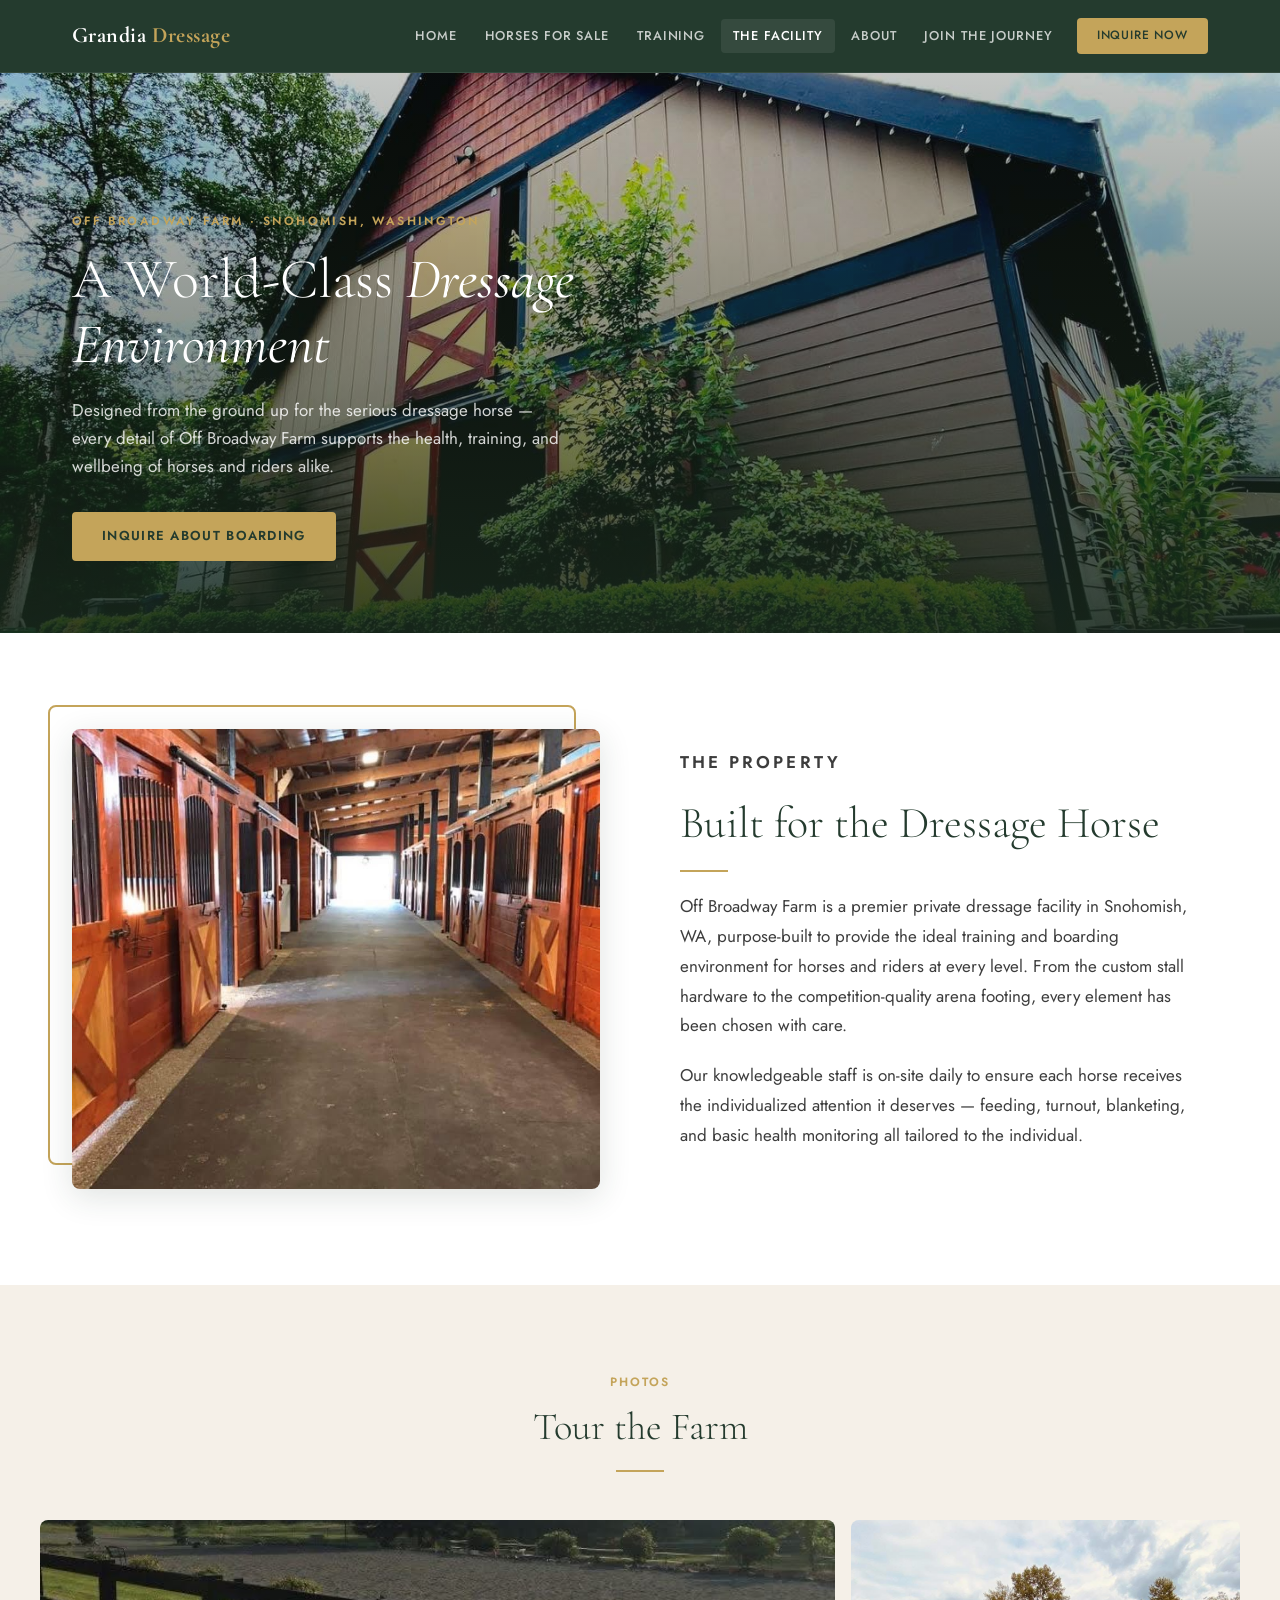
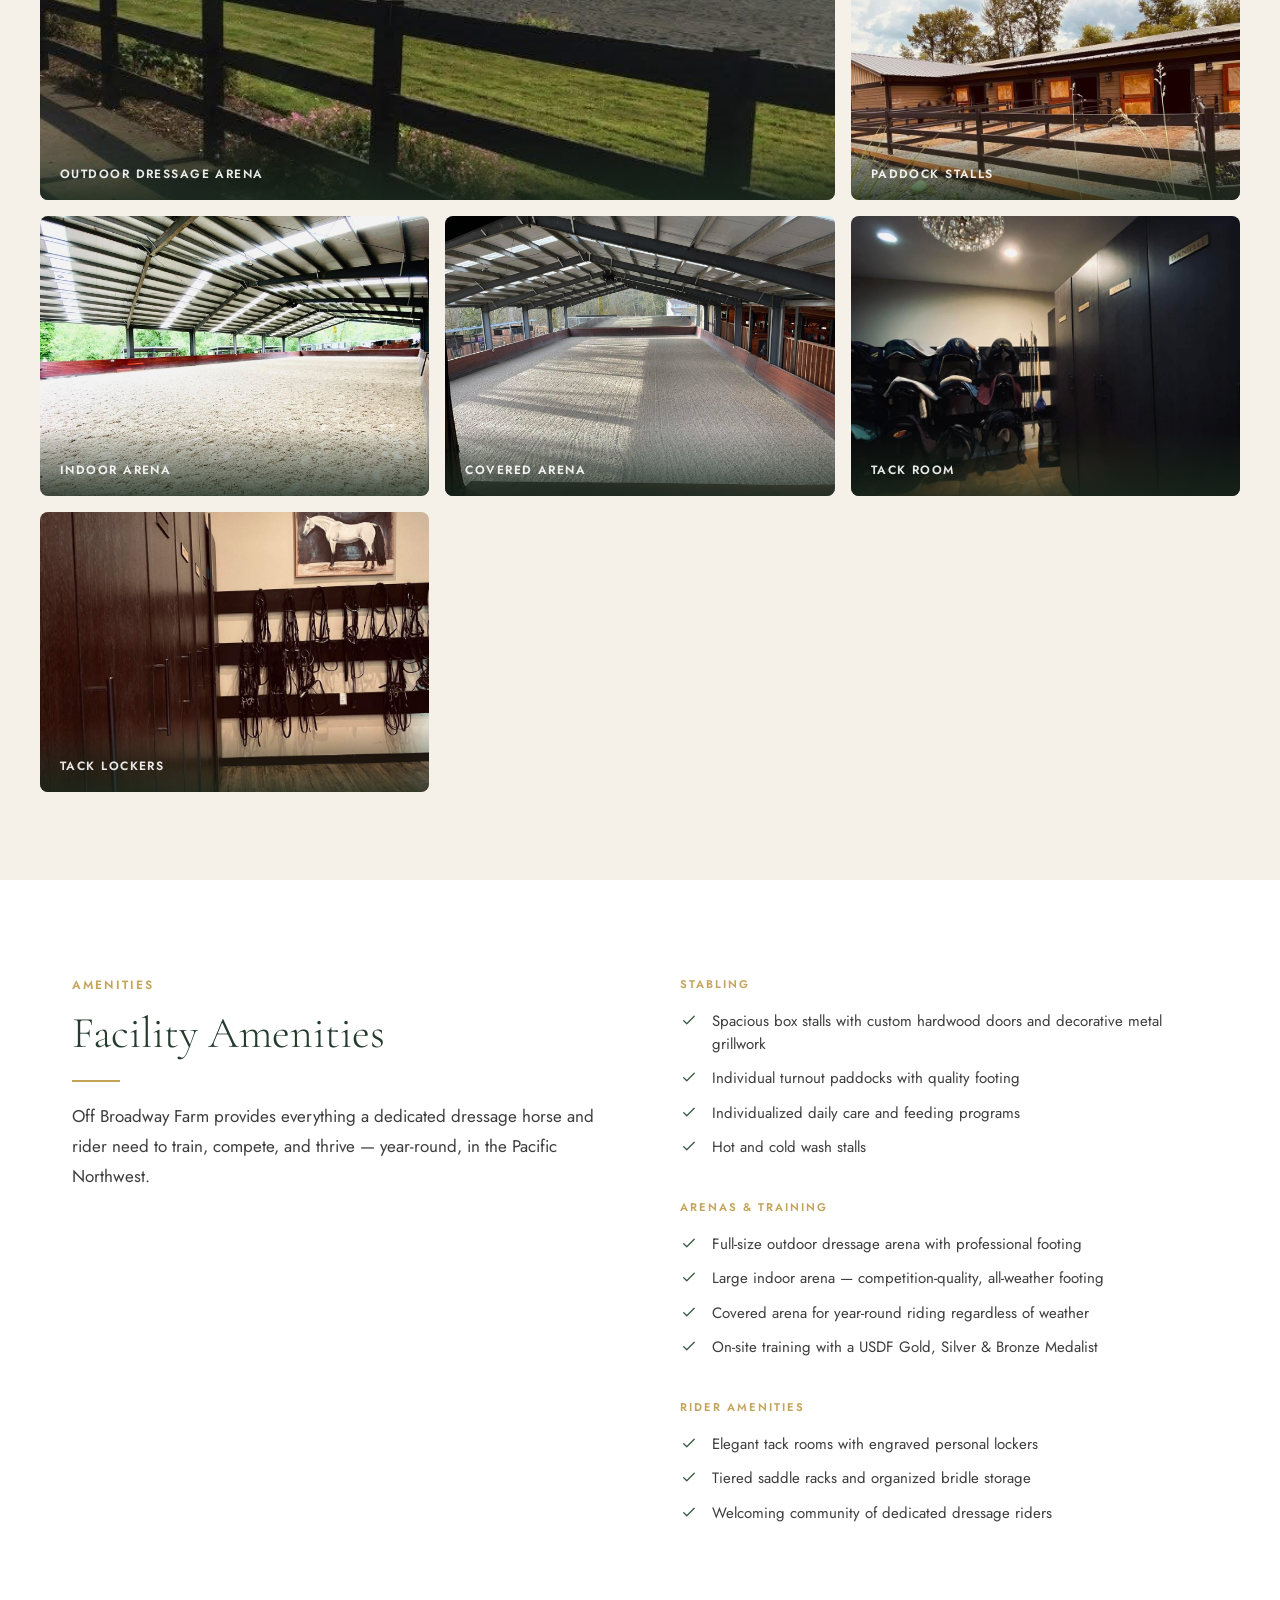
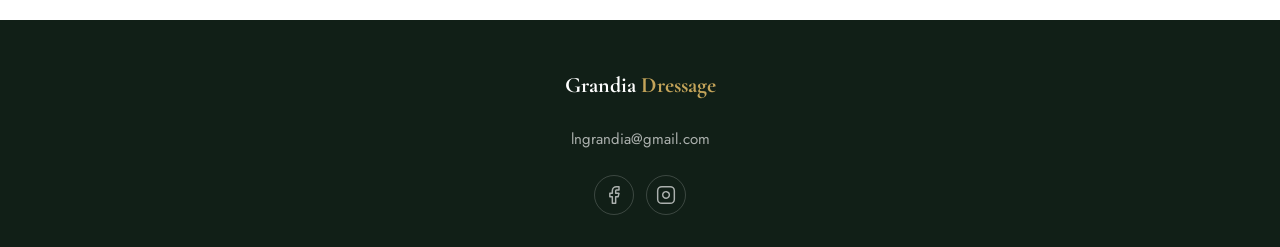
==== facility.html @ 93cd0b0c "Initial commit — Grandia Dressage static site Three-page site (index, facility, journey) with full i" ====
<!DOCTYPE html>
<html lang="en">
<head>
  <meta charset="UTF-8" />
  <meta name="viewport" content="width=device-width, initial-scale=1.0" />
  <title>The Facility — Off Broadway Farm | Grandia Dressage</title>
  <meta name="description" content="Tour Off Broadway Farm in Snohomish, WA — a world-class dressage facility with full-size indoor and outdoor arenas, premium stabling, and elegant tack rooms." />
  <link rel="preconnect" href="https://fonts.googleapis.com" />
  <link rel="preconnect" href="https://fonts.gstatic.com" crossorigin />
  <link href="https://fonts.googleapis.com/css2?family=Cormorant+Garamond:ital,wght@0,300;0,400;0,600;0,700;1,300;1,400&family=Jost:wght@300;400;500;600&display=swap" rel="stylesheet" />

  <style>
    /* ─── Design Tokens ─────────────────────────────────────── */
    :root {
      --green-deep:   #243B2E;
      --green-mid:    #3A5A43;
      --green-light:  #5A8068;
      --gold:         #C4A45A;
      --gold-light:   #DFC48A;
      --cream:        #F5F0E8;
      --cream-dark:   #EAE3D5;
      --white:        #FFFFFF;
      --charcoal:     #1E1E1E;
      --text-mid:     #3D3D3D;
      --text-muted:   #6B6B6B;
      --border:       rgba(36,59,46,0.15);

      --font-display: 'Cormorant Garamond', Georgia, serif;
      --font-body:    'Jost', system-ui, sans-serif;

      --radius-sm:  4px;
      --radius-md:  8px;
      --radius-lg:  16px;

      --shadow-card: 0 2px 12px rgba(36,59,46,0.08);
      --shadow-lift: 0 8px 32px rgba(36,59,46,0.14);
    }

    /* ─── Reset ─────────────────────────────────────────────── */
    *, *::before, *::after { box-sizing: border-box; }
    html { scroll-behavior: smooth; }
    body {
      margin: 0;
      font-family: var(--font-body);
      background: var(--white);
      color: var(--charcoal);
      font-size: 16px;
      line-height: 1.6;
    }
    img, video { max-width: 100%; height: auto; display: block; }
    a { color: inherit; text-decoration: none; }
    h1,h2,h3,h4,h5 {
      font-family: var(--font-display);
      font-weight: 600;
      line-height: 1.2;
      margin: 0;
    }
    p { margin: 0 0 1em; }
    p:last-child { margin-bottom: 0; }
    ul { list-style: none; margin: 0; padding: 0; }

    /* ─── Utility ────────────────────────────────────────────── */
    .container {
      max-width: 1200px;
      margin: 0 auto;
      padding: 0 2rem;
    }
    .section-label {
      font-family: var(--font-body);
      font-size: 0.75rem;
      font-weight: 600;
      letter-spacing: 0.18em;
      text-transform: uppercase;
      color: var(--gold);
      margin-bottom: 0.75rem;
    }
    .btn {
      display: inline-flex;
      align-items: center;
      gap: 0.5rem;
      padding: 0.75rem 1.75rem;
      font-family: var(--font-body);
      font-size: 0.8125rem;
      font-weight: 600;
      letter-spacing: 0.1em;
      text-transform: uppercase;
      border-radius: var(--radius-sm);
      cursor: pointer;
      transition: all 0.25s ease;
      border: 2px solid transparent;
    }
    .btn-primary {
      background: var(--green-deep);
      color: var(--white);
      border-color: var(--green-deep);
    }
    .btn-primary:hover {
      background: var(--green-mid);
      border-color: var(--green-mid);
      transform: translateY(-2px);
      box-shadow: 0 6px 20px rgba(36,59,46,0.25);
    }
    .btn-outline {
      background: transparent;
      color: var(--white);
      border-color: rgba(255,255,255,0.7);
    }
    .btn-outline:hover {
      background: rgba(255,255,255,0.12);
      border-color: var(--white);
      transform: translateY(-2px);
    }
    .btn-outline-dark {
      background: transparent;
      color: var(--green-deep);
      border-color: var(--green-deep);
    }
    .btn-outline-dark:hover {
      background: var(--green-deep);
      color: var(--white);
      transform: translateY(-2px);
    }
    .btn-gold {
      background: var(--gold);
      color: var(--green-deep);
      border-color: var(--gold);
    }
    .btn-gold:hover {
      background: var(--gold-light);
      border-color: var(--gold-light);
      transform: translateY(-2px);
      box-shadow: 0 6px 20px rgba(196,164,90,0.35);
    }
    .divider {
      width: 48px;
      height: 2px;
      background: var(--gold);
      margin: 1.25rem 0;
    }
    .divider-center { margin: 1.25rem auto; }

    /* ─── Navbar ─────────────────────────────────────────────── */
    .navbar {
      position: sticky;
      top: 0;
      z-index: 100;
      background: var(--green-deep);
      border-bottom: 1px solid rgba(255,255,255,0.08);
    }
    .navbar .container {
      display: flex;
      align-items: center;
      justify-content: space-between;
      height: 72px;
      gap: 2rem;
    }
    .nav-logo {
      font-family: var(--font-display);
      font-size: 1.375rem;
      font-weight: 700;
      color: var(--white);
      white-space: nowrap;
      letter-spacing: 0.02em;
    }
    .nav-logo span { color: var(--gold); }
    .nav-links {
      display: flex;
      align-items: center;
      gap: 0.25rem;
    }
    .nav-links a {
      font-size: 0.8rem;
      font-weight: 500;
      letter-spacing: 0.07em;
      text-transform: uppercase;
      color: rgba(255,255,255,0.75);
      padding: 0.4rem 0.75rem;
      border-radius: var(--radius-sm);
      transition: color 0.2s, background 0.2s;
    }
    .nav-links a:hover,
    .nav-links a.active { color: var(--white); background: rgba(255,255,255,0.08); }
    .nav-links .nav-cta {
      margin-left: 0.5rem;
      padding: 0.5rem 1.25rem;
      background: var(--gold);
      color: var(--green-deep);
      border-radius: var(--radius-sm);
      font-size: 0.75rem;
    }
    .nav-links .nav-cta:hover { background: var(--gold-light); }
    .hamburger {
      display: none;
      flex-direction: column;
      gap: 5px;
      background: none;
      border: none;
      cursor: pointer;
      padding: 4px;
    }
    .hamburger span {
      display: block;
      width: 24px;
      height: 2px;
      background: var(--white);
      border-radius: 2px;
      transition: all 0.3s;
    }
    .mobile-menu {
      display: none;
      background: var(--green-deep);
      border-top: 1px solid rgba(255,255,255,0.08);
    }
    .mobile-menu.open { display: block; }
    .mobile-menu a {
      display: block;
      padding: 0.875rem 2rem;
      font-size: 0.875rem;
      font-weight: 500;
      letter-spacing: 0.07em;
      text-transform: uppercase;
      color: rgba(255,255,255,0.8);
      border-bottom: 1px solid rgba(255,255,255,0.05);
      transition: color 0.2s, background 0.2s;
    }
    .mobile-menu a:hover { color: var(--white); background: rgba(255,255,255,0.05); }

    /* ─── Hero ───────────────────────────────────────────────── */
    .hero {
      position: relative;
      min-height: 560px;
      display: flex;
      align-items: flex-end;
      overflow: hidden;
      background: var(--green-deep);
    }
    .hero-img {
      position: absolute;
      inset: 0;
      width: 100%;
      height: 100%;
      object-fit: cover;
      object-position: center 40%;
    }
    .hero-overlay {
      position: absolute;
      inset: 0;
      background: linear-gradient(
        to top,
        rgba(24,40,28,0.88) 0%,
        rgba(24,40,28,0.5) 45%,
        rgba(24,40,28,0.18) 100%
      );
    }
    .hero-content {
      position: relative;
      z-index: 2;
      padding: 5rem 2rem 4.5rem;
      max-width: 1200px;
      margin: 0 auto;
      width: 100%;
    }
    .hero-eyebrow {
      font-family: var(--font-body);
      font-size: 0.75rem;
      font-weight: 600;
      letter-spacing: 0.2em;
      text-transform: uppercase;
      color: var(--gold);
      margin-bottom: 1rem;
    }
    .hero h1 {
      font-size: clamp(2.25rem, 5vw, 3.5rem);
      font-weight: 300;
      color: var(--white);
      max-width: 640px;
      margin-bottom: 1.25rem;
      line-height: 1.15;
    }
    .hero h1 em { font-style: italic; font-weight: 400; }
    .hero-sub {
      font-size: 1.0625rem;
      color: rgba(255,255,255,0.82);
      max-width: 500px;
      margin-bottom: 2rem;
      line-height: 1.65;
    }

    /* ─── Intro / Overview ───────────────────────────────────── */
    .facility-intro {
      padding: 6rem 2rem;
      background: var(--white);
    }
    .facility-intro .container {
      display: grid;
      grid-template-columns: 1fr 1fr;
      gap: 5rem;
      align-items: center;
    }
    .intro-image-wrap { position: relative; }
    .intro-image-wrap::before {
      content: '';
      position: absolute;
      top: -1.5rem;
      left: -1.5rem;
      right: 1.5rem;
      bottom: 1.5rem;
      border: 2px solid var(--gold);
      border-radius: var(--radius-md);
      z-index: 0;
    }
    .intro-image-wrap img {
      position: relative;
      z-index: 1;
      width: 100%;
      height: 460px;
      object-fit: cover;
      border-radius: var(--radius-md);
      box-shadow: var(--shadow-lift);
    }
    .intro-text h2 {
      font-size: clamp(2rem, 3.5vw, 2.75rem);
      font-weight: 300;
      color: var(--green-deep);
      margin-bottom: 0.5rem;
    }
    .intro-text p {
      color: var(--text-mid);
      font-size: 1.0625rem;
      line-height: 1.75;
      margin-bottom: 1.25rem;
    }

    /* ─── Photo Gallery ──────────────────────────────────────── */
    .facility-gallery {
      background: var(--cream);
      padding: 5.5rem 2rem;
    }
    .facility-gallery .gallery-header {
      text-align: center;
      margin-bottom: 3rem;
    }
    .facility-gallery .gallery-header h2 {
      font-size: clamp(1.875rem, 3vw, 2.5rem);
      font-weight: 300;
      color: var(--green-deep);
    }
    .gallery-grid {
      max-width: 1200px;
      margin: 0 auto;
      display: grid;
      grid-template-columns: repeat(3, 1fr);
      gap: 1rem;
    }
    .gallery-item {
      position: relative;
      overflow: hidden;
      border-radius: var(--radius-md);
      background: var(--green-deep);
    }
    .gallery-item img {
      width: 100%;
      height: 280px;
      object-fit: cover;
      display: block;
      transition: transform 0.7s ease, opacity 0.4s ease;
    }
    .gallery-item:hover img { transform: scale(1.05); opacity: 0.88; }
    .gallery-item-label {
      position: absolute;
      bottom: 0;
      left: 0;
      right: 0;
      padding: 2rem 1.25rem 1rem;
      background: linear-gradient(to top, rgba(24,40,28,0.8) 0%, transparent 100%);
      font-family: var(--font-body);
      font-size: 0.75rem;
      font-weight: 600;
      letter-spacing: 0.12em;
      text-transform: uppercase;
      color: rgba(255,255,255,0.9);
    }
    .gallery-item.wide {
      grid-column: span 2;
    }
    .gallery-item.wide img { height: 280px; }

    /* ─── Amenities ──────────────────────────────────────────── */
    .amenities-section {
      padding: 6rem 2rem;
      background: var(--white);
    }
    .amenities-section .container {
      display: grid;
      grid-template-columns: 1fr 1fr;
      gap: 5rem;
      align-items: start;
    }
    .amenities-intro h2 {
      font-size: clamp(1.875rem, 3vw, 2.5rem);
      font-weight: 300;
      color: var(--green-deep);
      margin-bottom: 0.5rem;
    }
    .amenities-intro p {
      color: var(--text-mid);
      font-size: 1.0625rem;
      line-height: 1.75;
      margin-bottom: 2rem;
    }
    .amenity-group {
      margin-bottom: 2.5rem;
    }
    .amenity-group:last-child { margin-bottom: 0; }
    .amenity-group-title {
      font-family: var(--font-body);
      font-size: 0.7rem;
      font-weight: 600;
      letter-spacing: 0.18em;
      text-transform: uppercase;
      color: var(--gold);
      margin-bottom: 1rem;
    }
    .amenity-list {
      list-style: none;
      margin: 0;
      padding: 0;
      display: flex;
      flex-direction: column;
      gap: 0.75rem;
    }
    .amenity-list li {
      display: flex;
      align-items: flex-start;
      gap: 0.875rem;
      font-size: 0.9375rem;
      color: var(--text-mid);
      line-height: 1.5;
    }
    .amenity-icon {
      flex-shrink: 0;
      width: 18px;
      height: 18px;
      margin-top: 1px;
      color: var(--green-mid);
    }

    /* ─── Footer ─────────────────────────────────────────────── */
    footer {
      background: #111F17;
      padding: 3rem 2rem 2rem;
      color: rgba(255,255,255,0.6);
    }
    footer .container {
      display: flex;
      flex-direction: column;
      align-items: center;
      gap: 1.5rem;
      text-align: center;
    }
    .footer-brand {
      font-family: var(--font-display);
      font-size: 1.375rem;
      font-weight: 700;
      color: var(--white);
    }
    .footer-brand span { color: var(--gold); }
    .footer-nav {
      display: flex;
      gap: 0.25rem;
      flex-wrap: wrap;
      justify-content: center;
    }
    .footer-nav a {
      font-size: 0.8125rem;
      font-weight: 500;
      letter-spacing: 0.06em;
      text-transform: uppercase;
      color: rgba(255,255,255,0.55);
      padding: 0.35rem 0.75rem;
      border-radius: var(--radius-sm);
      transition: color 0.2s, background 0.2s;
    }
    .footer-nav a:hover { color: var(--white); background: rgba(255,255,255,0.08); }
    .footer-socials { display: flex; gap: 0.75rem; }
    .footer-social-link {
      display: flex;
      align-items: center;
      justify-content: center;
      width: 40px;
      height: 40px;
      border-radius: 50%;
      border: 1px solid rgba(255,255,255,0.18);
      color: rgba(255,255,255,0.65);
      transition: border-color 0.2s, color 0.2s, background 0.2s;
    }
    .footer-social-link:hover {
      border-color: var(--gold);
      color: var(--gold);
      background: rgba(196,164,90,0.08);
    }
    .footer-copy {
      font-size: 0.8125rem;
      padding-top: 1.5rem;
      border-top: 1px solid rgba(255,255,255,0.07);
      width: 100%;
    }

    /* ─── Scroll Reveal ──────────────────────────────────────── */
    [data-reveal] {
      opacity: 0;
      transform: translateY(24px);
      transition: opacity 0.65s ease, transform 0.65s ease;
    }
    [data-reveal].is-visible {
      opacity: 1;
      transform: none;
    }

    /* ─── Responsive ─────────────────────────────────────────── */
    @media (max-width: 768px) {
      .nav-links { display: none; }
      .hamburger { display: flex; }
      .hero { min-height: 480px; }
      .facility-intro .container { grid-template-columns: 1fr; gap: 3rem; }
      .intro-image-wrap img { height: 320px; }
      .gallery-grid { grid-template-columns: 1fr; }
      .gallery-item.wide { grid-column: span 1; }
      .gallery-item img,
      .gallery-item.wide img { height: 240px; }
      .amenities-section .container { grid-template-columns: 1fr; gap: 3rem; }
    }
    @media (min-width: 769px) and (max-width: 1024px) {
      .gallery-grid { grid-template-columns: repeat(2, 1fr); }
      .gallery-item.wide { grid-column: span 2; }
    }
  </style>
</head>
<body>

<!-- ─── NAVBAR ──────────────────────────────────────────────────── -->
<header class="navbar">
  <div class="container">
    <a href="index.html" class="nav-logo">Grandia <span>Dressage</span></a>
    <nav class="nav-links">
      <a href="index.html">Home</a>
      <a href="index.html#horses">Horses for Sale</a>
      <a href="index.html#services">Training</a>
      <a href="facility.html" class="active">The Facility</a>
      <a href="index.html#about">About</a>
      <a href="journey.html">Join the Journey</a>
      <a href="#contact" class="nav-cta">Inquire Now</a>
    </nav>
    <button class="hamburger" aria-label="Open menu" onclick="document.getElementById('mobileMenu').classList.toggle('open')">
      <span></span><span></span><span></span>
    </button>
  </div>
  <div class="mobile-menu" id="mobileMenu">
    <a href="index.html">Home</a>
    <a href="index.html#horses">Horses for Sale</a>
    <a href="index.html#services">Training</a>
    <a href="facility.html">The Facility</a>
    <a href="index.html#about">About</a>
    <a href="journey.html">Join the Journey</a>
    <a href="#contact">Contact</a>
  </div>
</header>

<!-- ─── HERO ────────────────────────────────────────────────────── -->
<section class="hero">
  <img
    class="hero-img"
    src="images/E1F54A4D-D8F2-4D04-9AC9-E67BDBF5F08A.jpeg"
    alt="Off Broadway Farm — modern barn exterior in Snohomish, WA"
    fetchpriority="high"
  />
  <div class="hero-overlay"></div>
  <div class="hero-content">
    <p class="hero-eyebrow">Off Broadway Farm · Snohomish, Washington</p>
    <h1>A World-Class <em>Dressage Environment</em></h1>
    <p class="hero-sub">Designed from the ground up for the serious dressage horse — every detail of Off Broadway Farm supports the health, training, and wellbeing of horses and riders alike.</p>
    <a href="#contact" class="btn btn-gold">Inquire About Boarding</a>
  </div>
</section>

<!-- ─── FACILITY INTRO ────────────────────────────────────────── -->
<section class="facility-intro">
  <div class="container">
    <div class="intro-image-wrap" data-reveal>
      <img
        src="images/AF54B778-1F22-45AA-9932-C277DE8FE822.jpeg"
        alt="Premium barn aisle with custom hardwood stall doors at Off Broadway Farm"
      />
    </div>
    <div class="intro-text" data-reveal>
      <p class="section-label">The Property</p>
      <h2>Built for the Dressage Horse</h2>
      <div class="divider"></div>
      <p>Off Broadway Farm is a premier private dressage facility in Snohomish, WA, purpose-built to provide the ideal training and boarding environment for horses and riders at every level. From the custom stall hardware to the competition-quality arena footing, every element has been chosen with care.</p>
      <p>Our knowledgeable staff is on-site daily to ensure each horse receives the individualized attention it deserves — feeding, turnout, blanketing, and basic health monitoring all tailored to the individual.</p>
    </div>
  </div>
</section>

<!-- ─── PHOTO GALLERY ─────────────────────────────────────────── -->
<section class="facility-gallery">
  <div class="gallery-header container" data-reveal>
    <p class="section-label" style="display:block;text-align:center;">Photos</p>
    <h2>Tour the Farm</h2>
    <div class="divider divider-center"></div>
  </div>

  <div class="gallery-grid">

    <div class="gallery-item wide" data-reveal>
      <img
        src="images/CE5975A4-CC41-4422-AAA7-42E0B676C1E3.jpeg"
        alt="Golden-hour view across the outdoor dressage arena at Off Broadway Farm"
      />
      <span class="gallery-item-label">Outdoor Dressage Arena</span>
    </div>

    <div class="gallery-item" data-reveal>
      <img
        src="images/44F2FD66-25B1-4615-8256-9B2EA8F594E7.jpeg"
        alt="Exterior paddock stall barn with black fencing at Off Broadway Farm"
      />
      <span class="gallery-item-label">Paddock Stalls</span>
    </div>

    <div class="gallery-item" data-reveal>
      <img
        src="images/C70EBCA1-402F-482F-938E-E7914183EC7D.jpeg"
        alt="Full-size indoor dressage arena with premium footing at Off Broadway Farm"
      />
      <span class="gallery-item-label">Indoor Arena</span>
    </div>

    <div class="gallery-item" data-reveal>
      <img
        src="images/B417059D-FDAD-433F-A2EF-8FBE30A029CB.jpeg"
        alt="Covered riding arena with sandy footing at Off Broadway Farm"
      />
      <span class="gallery-item-label">Covered Arena</span>
    </div>

    <div class="gallery-item" data-reveal>
      <img
        src="images/A90D800A-C991-499E-AF77-7C7F9B0922B4.jpeg"
        alt="Elegant tack room with crystal chandelier and engraved personal lockers"
      />
      <span class="gallery-item-label">Tack Room</span>
    </div>

    <div class="gallery-item" data-reveal>
      <img
        src="images/E4FB27F2-001C-48F2-B22D-F9E2537C9430.jpeg"
        alt="Custom tack room with dark wood lockers, bridle racks, and hardwood flooring"
      />
      <span class="gallery-item-label">Tack Lockers</span>
    </div>

  </div>
</section>

<!-- ─── AMENITIES ─────────────────────────────────────────────── -->
<section class="amenities-section">
  <div class="container">

    <div data-reveal>
      <p class="section-label">Amenities</p>
      <h2 class="amenities-intro" style="font-size:clamp(2rem,3.5vw,2.75rem);font-weight:300;color:var(--green-deep);margin-bottom:0.5rem;font-family:var(--font-display);">Facility Amenities</h2>
      <div class="divider"></div>
      <p style="color:var(--text-mid);font-size:1.0625rem;line-height:1.75;margin-bottom:2rem;">Off Broadway Farm provides everything a dedicated dressage horse and rider need to train, compete, and thrive — year-round, in the Pacific Northwest.</p>
    </div>

    <div data-reveal>

      <div class="amenity-group">
        <p class="amenity-group-title">Stabling</p>
        <ul class="amenity-list">
          <li>
            <svg class="amenity-icon" fill="none" viewBox="0 0 24 24" stroke="currentColor" stroke-width="1.75"><path stroke-linecap="round" stroke-linejoin="round" d="M5 13l4 4L19 7"/></svg>
            Spacious box stalls with custom hardwood doors and decorative metal grillwork
          </li>
          <li>
            <svg class="amenity-icon" fill="none" viewBox="0 0 24 24" stroke="currentColor" stroke-width="1.75"><path stroke-linecap="round" stroke-linejoin="round" d="M5 13l4 4L19 7"/></svg>
            Individual turnout paddocks with quality footing
          </li>
          <li>
            <svg class="amenity-icon" fill="none" viewBox="0 0 24 24" stroke="currentColor" stroke-width="1.75"><path stroke-linecap="round" stroke-linejoin="round" d="M5 13l4 4L19 7"/></svg>
            Individualized daily care and feeding programs
          </li>
          <li>
            <svg class="amenity-icon" fill="none" viewBox="0 0 24 24" stroke="currentColor" stroke-width="1.75"><path stroke-linecap="round" stroke-linejoin="round" d="M5 13l4 4L19 7"/></svg>
            Hot and cold wash stalls
          </li>
        </ul>
      </div>

      <div class="amenity-group">
        <p class="amenity-group-title">Arenas &amp; Training</p>
        <ul class="amenity-list">
          <li>
            <svg class="amenity-icon" fill="none" viewBox="0 0 24 24" stroke="currentColor" stroke-width="1.75"><path stroke-linecap="round" stroke-linejoin="round" d="M5 13l4 4L19 7"/></svg>
            Full-size outdoor dressage arena with professional footing
          </li>
          <li>
            <svg class="amenity-icon" fill="none" viewBox="0 0 24 24" stroke="currentColor" stroke-width="1.75"><path stroke-linecap="round" stroke-linejoin="round" d="M5 13l4 4L19 7"/></svg>
            Large indoor arena — competition-quality, all-weather footing
          </li>
          <li>
            <svg class="amenity-icon" fill="none" viewBox="0 0 24 24" stroke="currentColor" stroke-width="1.75"><path stroke-linecap="round" stroke-linejoin="round" d="M5 13l4 4L19 7"/></svg>
            Covered arena for year-round riding regardless of weather
          </li>
          <li>
            <svg class="amenity-icon" fill="none" viewBox="0 0 24 24" stroke="currentColor" stroke-width="1.75"><path stroke-linecap="round" stroke-linejoin="round" d="M5 13l4 4L19 7"/></svg>
            On-site training with a USDF Gold, Silver &amp; Bronze Medalist
          </li>
        </ul>
      </div>

      <div class="amenity-group">
        <p class="amenity-group-title">Rider Amenities</p>
        <ul class="amenity-list">
          <li>
            <svg class="amenity-icon" fill="none" viewBox="0 0 24 24" stroke="currentColor" stroke-width="1.75"><path stroke-linecap="round" stroke-linejoin="round" d="M5 13l4 4L19 7"/></svg>
            Elegant tack rooms with engraved personal lockers
          </li>
          <li>
            <svg class="amenity-icon" fill="none" viewBox="0 0 24 24" stroke="currentColor" stroke-width="1.75"><path stroke-linecap="round" stroke-linejoin="round" d="M5 13l4 4L19 7"/></svg>
            Tiered saddle racks and organized bridle storage
          </li>
          <li>
            <svg class="amenity-icon" fill="none" viewBox="0 0 24 24" stroke="currentColor" stroke-width="1.75"><path stroke-linecap="round" stroke-linejoin="round" d="M5 13l4 4L19 7"/></svg>
            Welcoming community of dedicated dressage riders
          </li>
        </ul>
      </div>

    </div>
  </div>
</section>

<!-- ─── FOOTER ────────────────────────────────────────────────────── -->
<footer id="contact">
  <div class="container">
    <div class="footer-brand">Grandia <span>Dressage</span></div>
    <a href="mailto:lngrandia@gmail.com" style="color:rgba(255,255,255,0.65);font-size:0.9375rem;">lngrandia@gmail.com</a>
    <div class="footer-socials">
      <a href="https://www.facebook.com/grandiadressage/" target="_blank" rel="noopener" class="footer-social-link" aria-label="Facebook">
        <svg width="20" height="20" fill="none" viewBox="0 0 24 24" stroke="currentColor" stroke-width="1.75"><path stroke-linecap="round" stroke-linejoin="round" d="M18 2h-3a5 5 0 00-5 5v3H7v4h3v8h4v-8h3l1-4h-4V7a1 1 0 011-1h3z"/></svg>
      </a>
      <a href="https://www.instagram.com/grandiadressage/" target="_blank" rel="noopener" class="footer-social-link" aria-label="Instagram">
        <svg width="20" height="20" fill="none" viewBox="0 0 24 24" stroke="currentColor" stroke-width="1.75"><rect x="2" y="2" width="20" height="20" rx="5" ry="5"/><path stroke-linecap="round" stroke-linejoin="round" d="M16 11.37A4 4 0 1112.63 8 4 4 0 0116 11.37z"/><line x1="17.5" y1="6.5" x2="17.51" y2="6.5"/></svg>
      </a>
    </div>
  </div>
</footer>

<!-- ─── SCRIPTS ───────────────────────────────────────────────────── -->
<script>
  (function() {
    if (window.matchMedia('(prefers-reduced-motion: reduce)').matches) return;
    const els = document.querySelectorAll('[data-reveal]');
    const observer = new IntersectionObserver(entries => {
      entries.forEach(e => {
        if (e.isIntersecting) {
          e.target.classList.add('is-visible');
          observer.unobserve(e.target);
        }
      });
    }, { threshold: 0.1 });
    els.forEach(el => observer.observe(el));
  })();

  document.querySelector('.hamburger').addEventListener('click', function() {
    document.getElementById('mobileMenu').classList.toggle('open');
  });

</script>

</body>
</html>
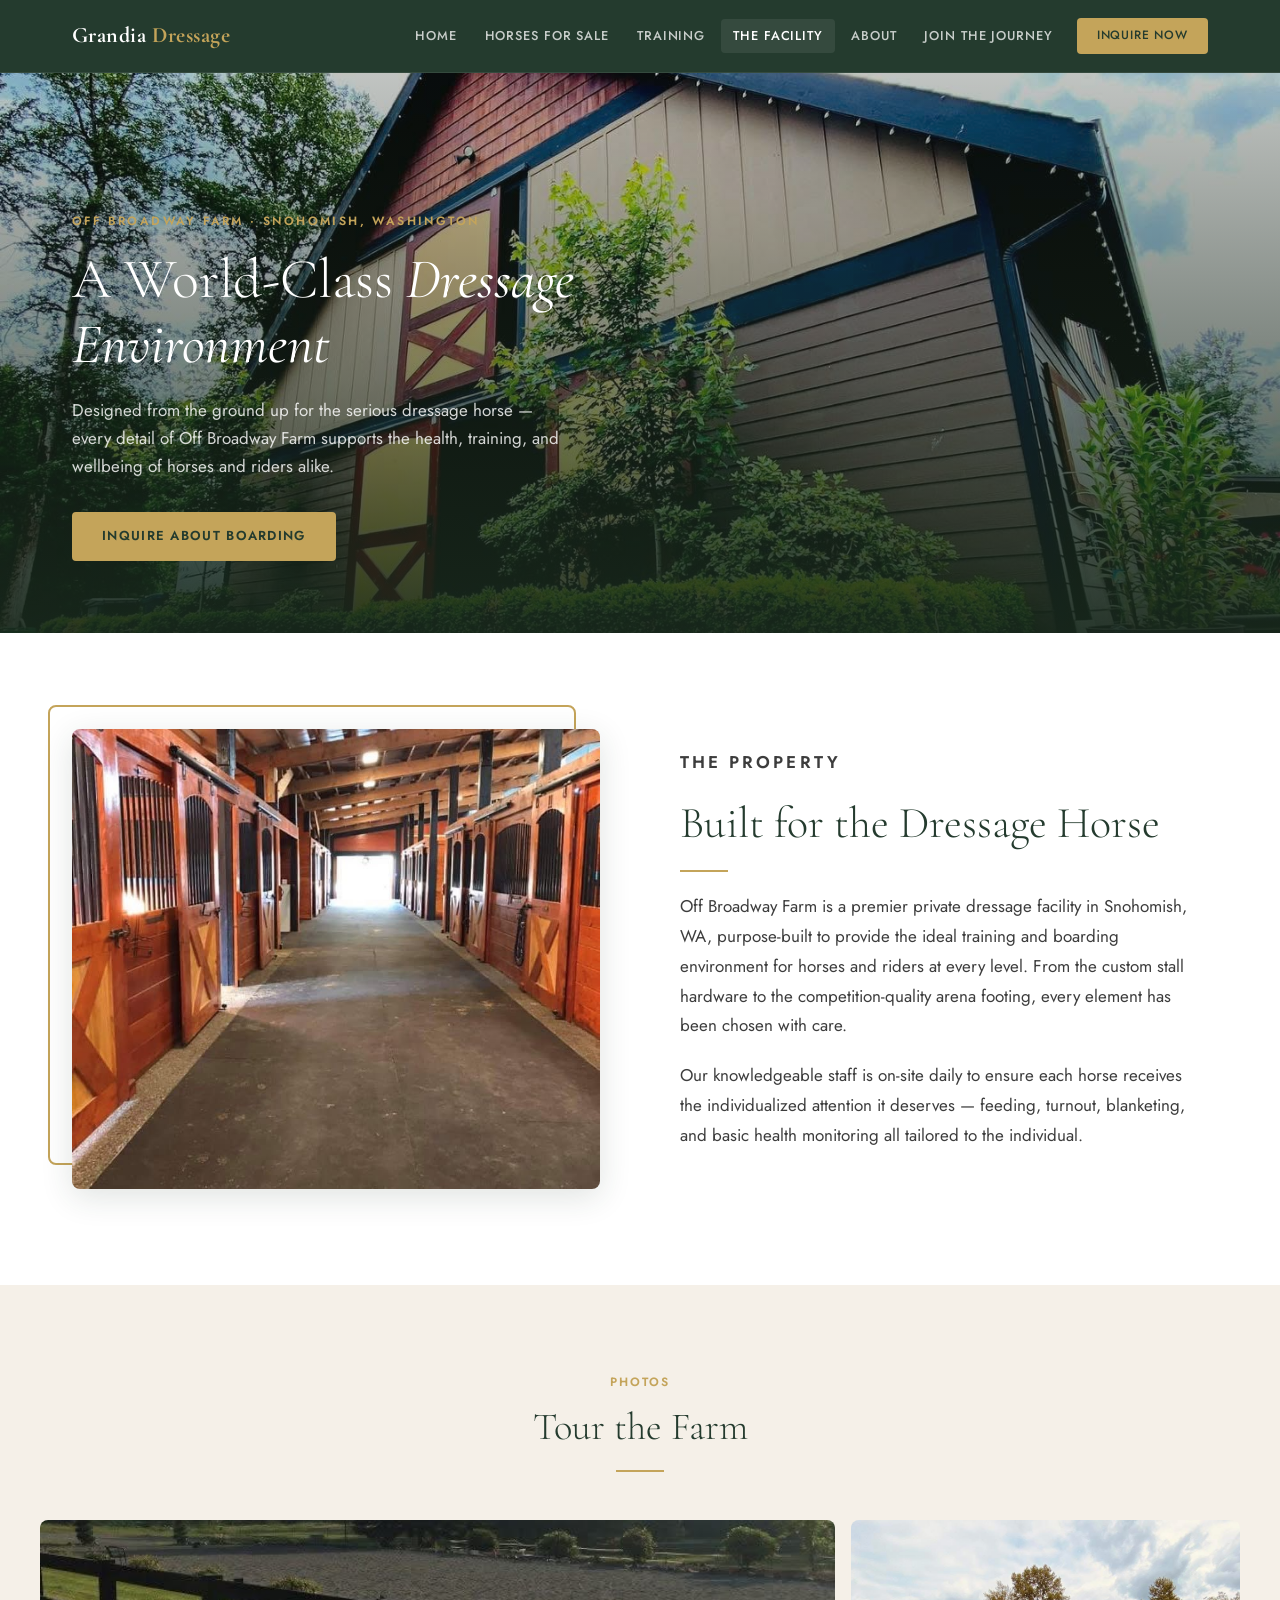
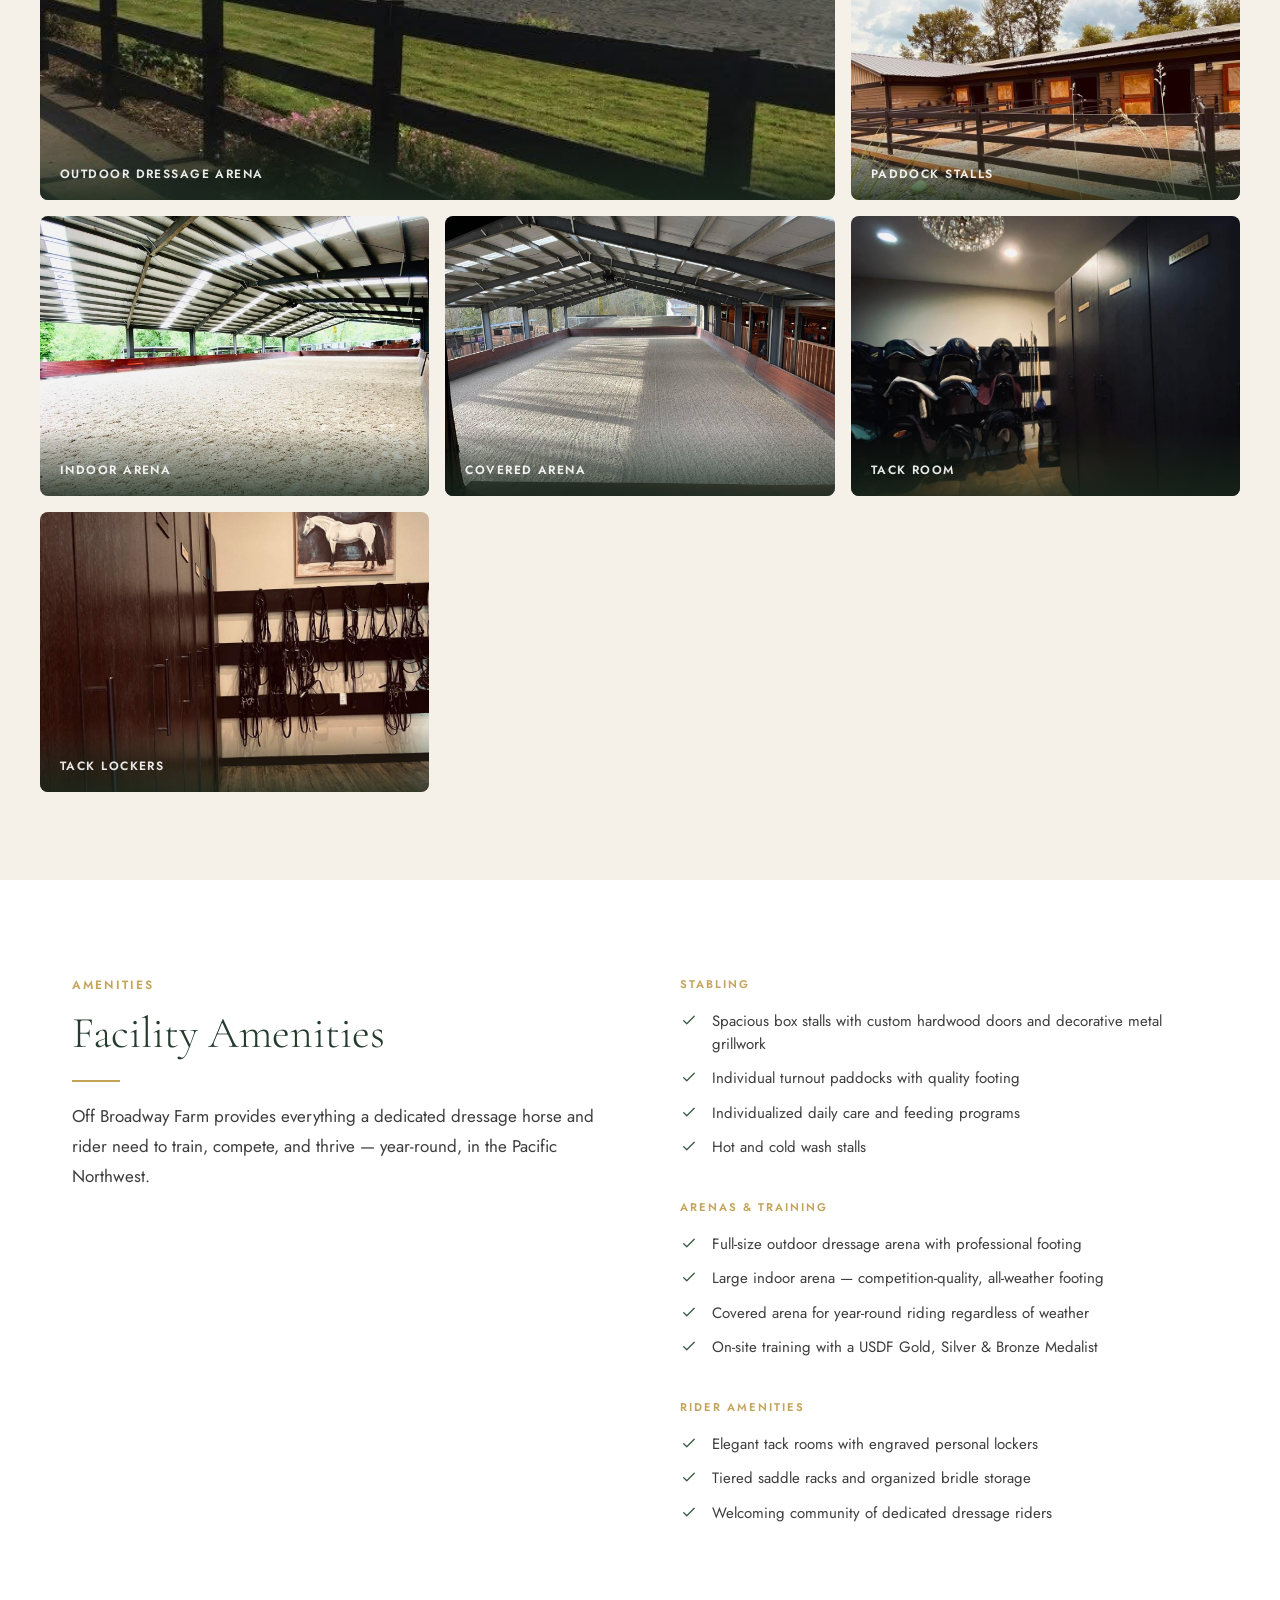
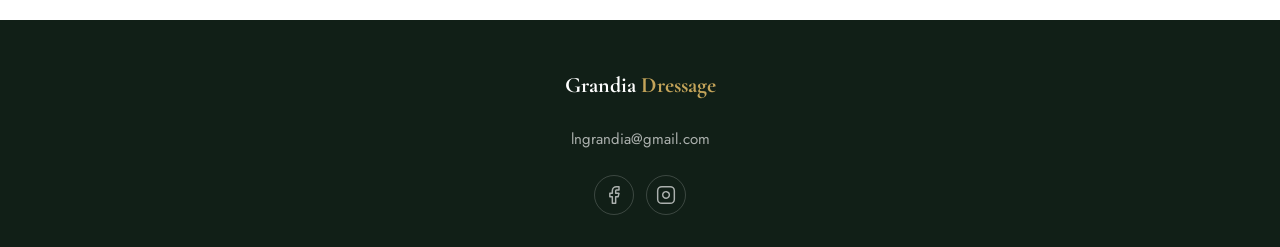
==== commit 57cb6d82: "clean up css, remove contact form, rename files, add icon" ====
--- a/facility.html
+++ b/facility.html
@@ -5,286 +5,32 @@
   <meta name="viewport" content="width=device-width, initial-scale=1.0" />
   <title>The Facility — Off Broadway Farm | Grandia Dressage</title>
   <meta name="description" content="Tour Off Broadway Farm in Snohomish, WA — a world-class dressage facility with full-size indoor and outdoor arenas, premium stabling, and elegant tack rooms." />
+
+  <!-- Favicon -->
+  <link rel="icon" href="favicon.svg" type="image/svg+xml" />
+
+  <!-- Open Graph -->
+  <meta property="og:type" content="website" />
+  <meta property="og:site_name" content="Grandia Dressage" />
+  <meta property="og:title" content="The Facility — Off Broadway Farm | Grandia Dressage" />
+  <meta property="og:description" content="Tour Off Broadway Farm in Snohomish, WA — a world-class dressage facility with full-size indoor and outdoor arenas, premium stabling, and elegant tack rooms." />
+  <meta property="og:image" content="images/E1F54A4D-D8F2-4D04-9AC9-E67BDBF5F08A.jpeg" />
+  <meta name="twitter:card" content="summary_large_image" />
+  <meta name="twitter:title" content="The Facility — Off Broadway Farm | Grandia Dressage" />
+  <meta name="twitter:description" content="Tour Off Broadway Farm in Snohomish, WA — a world-class dressage facility with full-size indoor and outdoor arenas, premium stabling, and elegant tack rooms." />
+  <meta name="twitter:image" content="images/E1F54A4D-D8F2-4D04-9AC9-E67BDBF5F08A.jpeg" />
+
   <link rel="preconnect" href="https://fonts.googleapis.com" />
   <link rel="preconnect" href="https://fonts.gstatic.com" crossorigin />
   <link href="https://fonts.googleapis.com/css2?family=Cormorant+Garamond:ital,wght@0,300;0,400;0,600;0,700;1,300;1,400&family=Jost:wght@300;400;500;600&display=swap" rel="stylesheet" />
+  <link rel="stylesheet" href="styles.css" />
 
   <style>
-    /* ─── Design Tokens ─────────────────────────────────────── */
-    :root {
-      --green-deep:   #243B2E;
-      --green-mid:    #3A5A43;
-      --green-light:  #5A8068;
-      --gold:         #C4A45A;
-      --gold-light:   #DFC48A;
-      --cream:        #F5F0E8;
-      --cream-dark:   #EAE3D5;
-      --white:        #FFFFFF;
-      --charcoal:     #1E1E1E;
-      --text-mid:     #3D3D3D;
-      --text-muted:   #6B6B6B;
-      --border:       rgba(36,59,46,0.15);
-
-      --font-display: 'Cormorant Garamond', Georgia, serif;
-      --font-body:    'Jost', system-ui, sans-serif;
-
-      --radius-sm:  4px;
-      --radius-md:  8px;
-      --radius-lg:  16px;
-
-      --shadow-card: 0 2px 12px rgba(36,59,46,0.08);
-      --shadow-lift: 0 8px 32px rgba(36,59,46,0.14);
-    }
-
-    /* ─── Reset ─────────────────────────────────────────────── */
-    *, *::before, *::after { box-sizing: border-box; }
-    html { scroll-behavior: smooth; }
-    body {
-      margin: 0;
-      font-family: var(--font-body);
-      background: var(--white);
-      color: var(--charcoal);
-      font-size: 16px;
-      line-height: 1.6;
-    }
-    img, video { max-width: 100%; height: auto; display: block; }
-    a { color: inherit; text-decoration: none; }
-    h1,h2,h3,h4,h5 {
-      font-family: var(--font-display);
-      font-weight: 600;
-      line-height: 1.2;
-      margin: 0;
-    }
-    p { margin: 0 0 1em; }
-    p:last-child { margin-bottom: 0; }
-    ul { list-style: none; margin: 0; padding: 0; }
-
-    /* ─── Utility ────────────────────────────────────────────── */
-    .container {
-      max-width: 1200px;
-      margin: 0 auto;
-      padding: 0 2rem;
-    }
-    .section-label {
-      font-family: var(--font-body);
-      font-size: 0.75rem;
-      font-weight: 600;
-      letter-spacing: 0.18em;
-      text-transform: uppercase;
-      color: var(--gold);
-      margin-bottom: 0.75rem;
-    }
-    .btn {
-      display: inline-flex;
-      align-items: center;
-      gap: 0.5rem;
-      padding: 0.75rem 1.75rem;
-      font-family: var(--font-body);
-      font-size: 0.8125rem;
-      font-weight: 600;
-      letter-spacing: 0.1em;
-      text-transform: uppercase;
-      border-radius: var(--radius-sm);
-      cursor: pointer;
-      transition: all 0.25s ease;
-      border: 2px solid transparent;
-    }
-    .btn-primary {
-      background: var(--green-deep);
-      color: var(--white);
-      border-color: var(--green-deep);
-    }
-    .btn-primary:hover {
-      background: var(--green-mid);
-      border-color: var(--green-mid);
-      transform: translateY(-2px);
-      box-shadow: 0 6px 20px rgba(36,59,46,0.25);
-    }
-    .btn-outline {
-      background: transparent;
-      color: var(--white);
-      border-color: rgba(255,255,255,0.7);
-    }
-    .btn-outline:hover {
-      background: rgba(255,255,255,0.12);
-      border-color: var(--white);
-      transform: translateY(-2px);
-    }
-    .btn-outline-dark {
-      background: transparent;
-      color: var(--green-deep);
-      border-color: var(--green-deep);
-    }
-    .btn-outline-dark:hover {
-      background: var(--green-deep);
-      color: var(--white);
-      transform: translateY(-2px);
-    }
-    .btn-gold {
-      background: var(--gold);
-      color: var(--green-deep);
-      border-color: var(--gold);
-    }
-    .btn-gold:hover {
-      background: var(--gold-light);
-      border-color: var(--gold-light);
-      transform: translateY(-2px);
-      box-shadow: 0 6px 20px rgba(196,164,90,0.35);
-    }
-    .divider {
-      width: 48px;
-      height: 2px;
-      background: var(--gold);
-      margin: 1.25rem 0;
-    }
-    .divider-center { margin: 1.25rem auto; }
-
-    /* ─── Navbar ─────────────────────────────────────────────── */
-    .navbar {
-      position: sticky;
-      top: 0;
-      z-index: 100;
-      background: var(--green-deep);
-      border-bottom: 1px solid rgba(255,255,255,0.08);
-    }
-    .navbar .container {
-      display: flex;
-      align-items: center;
-      justify-content: space-between;
-      height: 72px;
-      gap: 2rem;
-    }
-    .nav-logo {
-      font-family: var(--font-display);
-      font-size: 1.375rem;
-      font-weight: 700;
-      color: var(--white);
-      white-space: nowrap;
-      letter-spacing: 0.02em;
-    }
-    .nav-logo span { color: var(--gold); }
-    .nav-links {
-      display: flex;
-      align-items: center;
-      gap: 0.25rem;
-    }
-    .nav-links a {
-      font-size: 0.8rem;
-      font-weight: 500;
-      letter-spacing: 0.07em;
-      text-transform: uppercase;
-      color: rgba(255,255,255,0.75);
-      padding: 0.4rem 0.75rem;
-      border-radius: var(--radius-sm);
-      transition: color 0.2s, background 0.2s;
-    }
-    .nav-links a:hover,
-    .nav-links a.active { color: var(--white); background: rgba(255,255,255,0.08); }
-    .nav-links .nav-cta {
-      margin-left: 0.5rem;
-      padding: 0.5rem 1.25rem;
-      background: var(--gold);
-      color: var(--green-deep);
-      border-radius: var(--radius-sm);
-      font-size: 0.75rem;
-    }
-    .nav-links .nav-cta:hover { background: var(--gold-light); }
-    .hamburger {
-      display: none;
-      flex-direction: column;
-      gap: 5px;
-      background: none;
-      border: none;
-      cursor: pointer;
-      padding: 4px;
-    }
-    .hamburger span {
-      display: block;
-      width: 24px;
-      height: 2px;
-      background: var(--white);
-      border-radius: 2px;
-      transition: all 0.3s;
-    }
-    .mobile-menu {
-      display: none;
-      background: var(--green-deep);
-      border-top: 1px solid rgba(255,255,255,0.08);
-    }
-    .mobile-menu.open { display: block; }
-    .mobile-menu a {
-      display: block;
-      padding: 0.875rem 2rem;
-      font-size: 0.875rem;
-      font-weight: 500;
-      letter-spacing: 0.07em;
-      text-transform: uppercase;
-      color: rgba(255,255,255,0.8);
-      border-bottom: 1px solid rgba(255,255,255,0.05);
-      transition: color 0.2s, background 0.2s;
-    }
-    .mobile-menu a:hover { color: var(--white); background: rgba(255,255,255,0.05); }
-
-    /* ─── Hero ───────────────────────────────────────────────── */
-    .hero {
-      position: relative;
-      min-height: 560px;
-      display: flex;
-      align-items: flex-end;
-      overflow: hidden;
-      background: var(--green-deep);
-    }
-    .hero-img {
-      position: absolute;
-      inset: 0;
-      width: 100%;
-      height: 100%;
-      object-fit: cover;
-      object-position: center 40%;
-    }
-    .hero-overlay {
-      position: absolute;
-      inset: 0;
-      background: linear-gradient(
-        to top,
-        rgba(24,40,28,0.88) 0%,
-        rgba(24,40,28,0.5) 45%,
-        rgba(24,40,28,0.18) 100%
-      );
-    }
-    .hero-content {
-      position: relative;
-      z-index: 2;
-      padding: 5rem 2rem 4.5rem;
-      max-width: 1200px;
-      margin: 0 auto;
-      width: 100%;
-    }
-    .hero-eyebrow {
-      font-family: var(--font-body);
-      font-size: 0.75rem;
-      font-weight: 600;
-      letter-spacing: 0.2em;
-      text-transform: uppercase;
-      color: var(--gold);
-      margin-bottom: 1rem;
-    }
-    .hero h1 {
-      font-size: clamp(2.25rem, 5vw, 3.5rem);
-      font-weight: 300;
-      color: var(--white);
-      max-width: 640px;
-      margin-bottom: 1.25rem;
-      line-height: 1.15;
-    }
-    .hero h1 em { font-style: italic; font-weight: 400; }
-    .hero-sub {
-      font-size: 1.0625rem;
-      color: rgba(255,255,255,0.82);
-      max-width: 500px;
-      margin-bottom: 2rem;
-      line-height: 1.65;
-    }
+    /* ─── Hero (facility overrides) ─────────────────────────── */
+    .hero { min-height: 560px; }
+    .hero-img { object-position: center 40%; }
+    .hero h1 { font-size: clamp(2.25rem, 5vw, 3.5rem); max-width: 640px; }
+    .hero-sub { max-width: 500px; }
 
     /* ─── Intro / Overview ───────────────────────────────────── */
     .facility-intro {
@@ -380,9 +126,7 @@
       text-transform: uppercase;
       color: rgba(255,255,255,0.9);
     }
-    .gallery-item.wide {
-      grid-column: span 2;
-    }
+    .gallery-item.wide { grid-column: span 2; }
     .gallery-item.wide img { height: 280px; }
 
     /* ─── Amenities ──────────────────────────────────────────── */
@@ -408,9 +152,7 @@
       line-height: 1.75;
       margin-bottom: 2rem;
     }
-    .amenity-group {
-      margin-bottom: 2.5rem;
-    }
+    .amenity-group { margin-bottom: 2.5rem; }
     .amenity-group:last-child { margin-bottom: 0; }
     .amenity-group-title {
       font-family: var(--font-body);
@@ -445,82 +187,8 @@
       color: var(--green-mid);
     }
 
-    /* ─── Footer ─────────────────────────────────────────────── */
-    footer {
-      background: #111F17;
-      padding: 3rem 2rem 2rem;
-      color: rgba(255,255,255,0.6);
-    }
-    footer .container {
-      display: flex;
-      flex-direction: column;
-      align-items: center;
-      gap: 1.5rem;
-      text-align: center;
-    }
-    .footer-brand {
-      font-family: var(--font-display);
-      font-size: 1.375rem;
-      font-weight: 700;
-      color: var(--white);
-    }
-    .footer-brand span { color: var(--gold); }
-    .footer-nav {
-      display: flex;
-      gap: 0.25rem;
-      flex-wrap: wrap;
-      justify-content: center;
-    }
-    .footer-nav a {
-      font-size: 0.8125rem;
-      font-weight: 500;
-      letter-spacing: 0.06em;
-      text-transform: uppercase;
-      color: rgba(255,255,255,0.55);
-      padding: 0.35rem 0.75rem;
-      border-radius: var(--radius-sm);
-      transition: color 0.2s, background 0.2s;
-    }
-    .footer-nav a:hover { color: var(--white); background: rgba(255,255,255,0.08); }
-    .footer-socials { display: flex; gap: 0.75rem; }
-    .footer-social-link {
-      display: flex;
-      align-items: center;
-      justify-content: center;
-      width: 40px;
-      height: 40px;
-      border-radius: 50%;
-      border: 1px solid rgba(255,255,255,0.18);
-      color: rgba(255,255,255,0.65);
-      transition: border-color 0.2s, color 0.2s, background 0.2s;
-    }
-    .footer-social-link:hover {
-      border-color: var(--gold);
-      color: var(--gold);
-      background: rgba(196,164,90,0.08);
-    }
-    .footer-copy {
-      font-size: 0.8125rem;
-      padding-top: 1.5rem;
-      border-top: 1px solid rgba(255,255,255,0.07);
-      width: 100%;
-    }
-
-    /* ─── Scroll Reveal ──────────────────────────────────────── */
-    [data-reveal] {
-      opacity: 0;
-      transform: translateY(24px);
-      transition: opacity 0.65s ease, transform 0.65s ease;
-    }
-    [data-reveal].is-visible {
-      opacity: 1;
-      transform: none;
-    }
-
     /* ─── Responsive ─────────────────────────────────────────── */
     @media (max-width: 768px) {
-      .nav-links { display: none; }
-      .hamburger { display: flex; }
       .hero { min-height: 480px; }
       .facility-intro .container { grid-template-columns: 1fr; gap: 3rem; }
       .intro-image-wrap img { height: 320px; }
@@ -551,7 +219,7 @@
       <a href="journey.html">Join the Journey</a>
       <a href="#contact" class="nav-cta">Inquire Now</a>
     </nav>
-    <button class="hamburger" aria-label="Open menu" onclick="document.getElementById('mobileMenu').classList.toggle('open')">
+    <button class="hamburger" aria-label="Open menu">
       <span></span><span></span><span></span>
     </button>
   </div>
@@ -605,7 +273,7 @@
 <!-- ─── PHOTO GALLERY ─────────────────────────────────────────── -->
 <section class="facility-gallery">
   <div class="gallery-header container" data-reveal>
-    <p class="section-label" style="display:block;text-align:center;">Photos</p>
+    <p class="section-label" style="text-align:center;">Photos</p>
     <h2>Tour the Farm</h2>
     <div class="divider divider-center"></div>
   </div>
@@ -758,27 +426,7 @@
   </div>
 </footer>
 
-<!-- ─── SCRIPTS ───────────────────────────────────────────────────── -->
-<script>
-  (function() {
-    if (window.matchMedia('(prefers-reduced-motion: reduce)').matches) return;
-    const els = document.querySelectorAll('[data-reveal]');
-    const observer = new IntersectionObserver(entries => {
-      entries.forEach(e => {
-        if (e.isIntersecting) {
-          e.target.classList.add('is-visible');
-          observer.unobserve(e.target);
-        }
-      });
-    }, { threshold: 0.1 });
-    els.forEach(el => observer.observe(el));
-  })();
-
-  document.querySelector('.hamburger').addEventListener('click', function() {
-    document.getElementById('mobileMenu').classList.toggle('open');
-  });
-
-</script>
+<script src="scripts.js"></script>
 
 </body>
 </html>
--- a/styles.css
+++ b/styles.css
@@ -0,0 +1,358 @@
+/* ─── Design Tokens ─────────────────────────────────────── */
+:root {
+  --green-deep:   #243B2E;
+  --green-mid:    #3A5A43;
+  --green-light:  #5A8068;
+  --gold:         #C4A45A;
+  --gold-light:   #DFC48A;
+  --cream:        #F5F0E8;
+  --cream-dark:   #EAE3D5;
+  --white:        #FFFFFF;
+  --charcoal:     #1E1E1E;
+  --text-mid:     #3D3D3D;
+  --text-muted:   #6B6B6B;
+  --border:       rgba(36,59,46,0.15);
+
+  --font-display: 'Cormorant Garamond', Georgia, serif;
+  --font-body:    'Jost', system-ui, sans-serif;
+
+  --radius-sm:  4px;
+  --radius-md:  8px;
+  --radius-lg:  16px;
+
+  --shadow-card: 0 2px 12px rgba(36,59,46,0.08);
+  --shadow-lift: 0 8px 32px rgba(36,59,46,0.14);
+}
+
+/* ─── Reset ─────────────────────────────────────────────── */
+*, *::before, *::after { box-sizing: border-box; }
+html { scroll-behavior: smooth; }
+body {
+  margin: 0;
+  font-family: var(--font-body);
+  background: var(--white);
+  color: var(--charcoal);
+  font-size: 16px;
+  line-height: 1.6;
+}
+img, video { max-width: 100%; height: auto; display: block; }
+a { color: inherit; text-decoration: none; }
+h1,h2,h3,h4,h5 {
+  font-family: var(--font-display);
+  font-weight: 600;
+  line-height: 1.2;
+  margin: 0;
+}
+p { margin: 0 0 1em; }
+p:last-child { margin-bottom: 0; }
+ul { list-style: none; margin: 0; padding: 0; }
+
+/* ─── Utility ────────────────────────────────────────────── */
+.container {
+  max-width: 1200px;
+  margin: 0 auto;
+  padding: 0 2rem;
+}
+.section-label {
+  display: block;
+  font-family: var(--font-body);
+  font-size: 0.75rem;
+  font-weight: 600;
+  letter-spacing: 0.18em;
+  text-transform: uppercase;
+  color: var(--gold);
+  margin-bottom: 0.75rem;
+}
+.btn {
+  display: inline-flex;
+  align-items: center;
+  gap: 0.5rem;
+  padding: 0.75rem 1.75rem;
+  font-family: var(--font-body);
+  font-size: 0.8125rem;
+  font-weight: 600;
+  letter-spacing: 0.1em;
+  text-transform: uppercase;
+  border-radius: var(--radius-sm);
+  cursor: pointer;
+  transition: all 0.25s ease;
+  border: 2px solid transparent;
+}
+.btn-primary {
+  background: var(--green-deep);
+  color: var(--white);
+  border-color: var(--green-deep);
+}
+.btn-primary:hover {
+  background: var(--green-mid);
+  border-color: var(--green-mid);
+  transform: translateY(-2px);
+  box-shadow: 0 6px 20px rgba(36,59,46,0.25);
+}
+.btn-outline {
+  background: transparent;
+  color: var(--white);
+  border-color: rgba(255,255,255,0.7);
+}
+.btn-outline:hover {
+  background: rgba(255,255,255,0.12);
+  border-color: var(--white);
+  transform: translateY(-2px);
+}
+.btn-outline-dark {
+  background: transparent;
+  color: var(--green-deep);
+  border-color: var(--green-deep);
+}
+.btn-outline-dark:hover {
+  background: var(--green-deep);
+  color: var(--white);
+  transform: translateY(-2px);
+}
+.btn-gold {
+  background: var(--gold);
+  color: var(--green-deep);
+  border-color: var(--gold);
+}
+.btn-gold:hover {
+  background: var(--gold-light);
+  border-color: var(--gold-light);
+  transform: translateY(-2px);
+  box-shadow: 0 6px 20px rgba(196,164,90,0.35);
+}
+.divider {
+  width: 48px;
+  height: 2px;
+  background: var(--gold);
+  margin: 1.25rem 0;
+}
+.divider-center {
+  margin: 1.25rem auto;
+}
+
+/* ─── Navbar ─────────────────────────────────────────────── */
+.navbar {
+  position: sticky;
+  top: 0;
+  z-index: 100;
+  background: var(--green-deep);
+  border-bottom: 1px solid rgba(255,255,255,0.08);
+}
+.navbar .container {
+  display: flex;
+  align-items: center;
+  justify-content: space-between;
+  height: 72px;
+  gap: 2rem;
+}
+.nav-logo {
+  font-family: var(--font-display);
+  font-size: 1.375rem;
+  font-weight: 700;
+  color: var(--white);
+  white-space: nowrap;
+  letter-spacing: 0.02em;
+}
+.nav-logo span { color: var(--gold); }
+.nav-links {
+  display: flex;
+  align-items: center;
+  gap: 0.25rem;
+}
+.nav-links a {
+  font-size: 0.8rem;
+  font-weight: 500;
+  letter-spacing: 0.07em;
+  text-transform: uppercase;
+  color: rgba(255,255,255,0.75);
+  padding: 0.4rem 0.75rem;
+  border-radius: var(--radius-sm);
+  transition: color 0.2s, background 0.2s;
+}
+.nav-links a:hover,
+.nav-links a.active { color: var(--white); background: rgba(255,255,255,0.08); }
+.nav-links .nav-cta {
+  margin-left: 0.5rem;
+  padding: 0.5rem 1.25rem;
+  background: var(--gold);
+  color: var(--green-deep);
+  border-radius: var(--radius-sm);
+  font-size: 0.75rem;
+}
+.nav-links .nav-cta:hover { background: var(--gold-light); }
+.hamburger {
+  display: none;
+  flex-direction: column;
+  gap: 5px;
+  background: none;
+  border: none;
+  cursor: pointer;
+  padding: 4px;
+}
+.hamburger span {
+  display: block;
+  width: 24px;
+  height: 2px;
+  background: var(--white);
+  border-radius: 2px;
+  transition: all 0.3s;
+}
+.mobile-menu {
+  display: none;
+  background: var(--green-deep);
+  border-top: 1px solid rgba(255,255,255,0.08);
+}
+.mobile-menu.open { display: block; }
+.mobile-menu a {
+  display: block;
+  padding: 0.875rem 2rem;
+  font-size: 0.875rem;
+  font-weight: 500;
+  letter-spacing: 0.07em;
+  text-transform: uppercase;
+  color: rgba(255,255,255,0.8);
+  border-bottom: 1px solid rgba(255,255,255,0.05);
+  transition: color 0.2s, background 0.2s;
+}
+.mobile-menu a:hover { color: var(--white); background: rgba(255,255,255,0.05); }
+
+/* ─── Hero (base) ────────────────────────────────────────── */
+.hero {
+  position: relative;
+  min-height: 640px;
+  display: flex;
+  align-items: flex-end;
+  overflow: hidden;
+  background: var(--green-deep);
+}
+.hero-img {
+  position: absolute;
+  inset: 0;
+  width: 100%;
+  height: 100%;
+  object-fit: cover;
+  object-position: center 25%;
+}
+.hero-overlay {
+  position: absolute;
+  inset: 0;
+  background: linear-gradient(
+    to top,
+    rgba(24,40,28,0.92) 0%,
+    rgba(24,40,28,0.55) 45%,
+    rgba(24,40,28,0.2) 100%
+  );
+}
+.hero-content {
+  position: relative;
+  z-index: 2;
+  padding: 5rem 2rem 4.5rem;
+  max-width: 1200px;
+  margin: 0 auto;
+  width: 100%;
+}
+.hero-eyebrow {
+  font-family: var(--font-body);
+  font-size: 0.75rem;
+  font-weight: 600;
+  letter-spacing: 0.2em;
+  text-transform: uppercase;
+  color: var(--gold);
+  margin-bottom: 1rem;
+}
+.hero h1 {
+  font-size: clamp(2.25rem, 5vw, 3.75rem);
+  font-weight: 300;
+  color: var(--white);
+  max-width: 700px;
+  margin-bottom: 1.25rem;
+  line-height: 1.15;
+}
+.hero h1 em { font-style: italic; font-weight: 400; }
+.hero-sub {
+  font-size: 1.0625rem;
+  color: rgba(255,255,255,0.82);
+  max-width: 520px;
+  margin-bottom: 2rem;
+  line-height: 1.65;
+}
+.hero-ctas { display: flex; gap: 1rem; flex-wrap: wrap; }
+
+/* ─── Footer ─────────────────────────────────────────────── */
+footer {
+  background: #111F17;
+  padding: 3rem 2rem 2rem;
+  color: rgba(255,255,255,0.6);
+}
+footer .container {
+  display: flex;
+  flex-direction: column;
+  align-items: center;
+  gap: 1.5rem;
+  text-align: center;
+}
+.footer-brand {
+  font-family: var(--font-display);
+  font-size: 1.375rem;
+  font-weight: 700;
+  color: var(--white);
+}
+.footer-brand span { color: var(--gold); }
+.footer-nav {
+  display: flex;
+  gap: 0.25rem;
+  flex-wrap: wrap;
+  justify-content: center;
+}
+.footer-nav a {
+  font-size: 0.8125rem;
+  font-weight: 500;
+  letter-spacing: 0.06em;
+  text-transform: uppercase;
+  color: rgba(255,255,255,0.55);
+  padding: 0.35rem 0.75rem;
+  border-radius: var(--radius-sm);
+  transition: color 0.2s, background 0.2s;
+}
+.footer-nav a:hover { color: var(--white); background: rgba(255,255,255,0.08); }
+.footer-socials { display: flex; gap: 0.75rem; }
+.footer-social-link {
+  display: flex;
+  align-items: center;
+  justify-content: center;
+  width: 40px;
+  height: 40px;
+  border-radius: 50%;
+  border: 1px solid rgba(255,255,255,0.18);
+  color: rgba(255,255,255,0.65);
+  transition: border-color 0.2s, color 0.2s, background 0.2s;
+}
+.footer-social-link:hover {
+  border-color: var(--gold);
+  color: var(--gold);
+  background: rgba(196,164,90,0.08);
+}
+.footer-copy {
+  font-size: 0.8125rem;
+  padding-top: 1.5rem;
+  border-top: 1px solid rgba(255,255,255,0.07);
+  width: 100%;
+}
+
+/* ─── Scroll Reveal ──────────────────────────────────────── */
+[data-reveal] {
+  opacity: 0;
+  transform: translateY(24px);
+  transition: opacity 0.65s ease, transform 0.65s ease;
+}
+[data-reveal].is-visible {
+  opacity: 1;
+  transform: none;
+}
+
+/* ─── Responsive ─────────────────────────────────────────── */
+@media (max-width: 768px) {
+  .nav-links { display: none; }
+  .hamburger { display: flex; }
+  .hero { min-height: 520px; }
+}
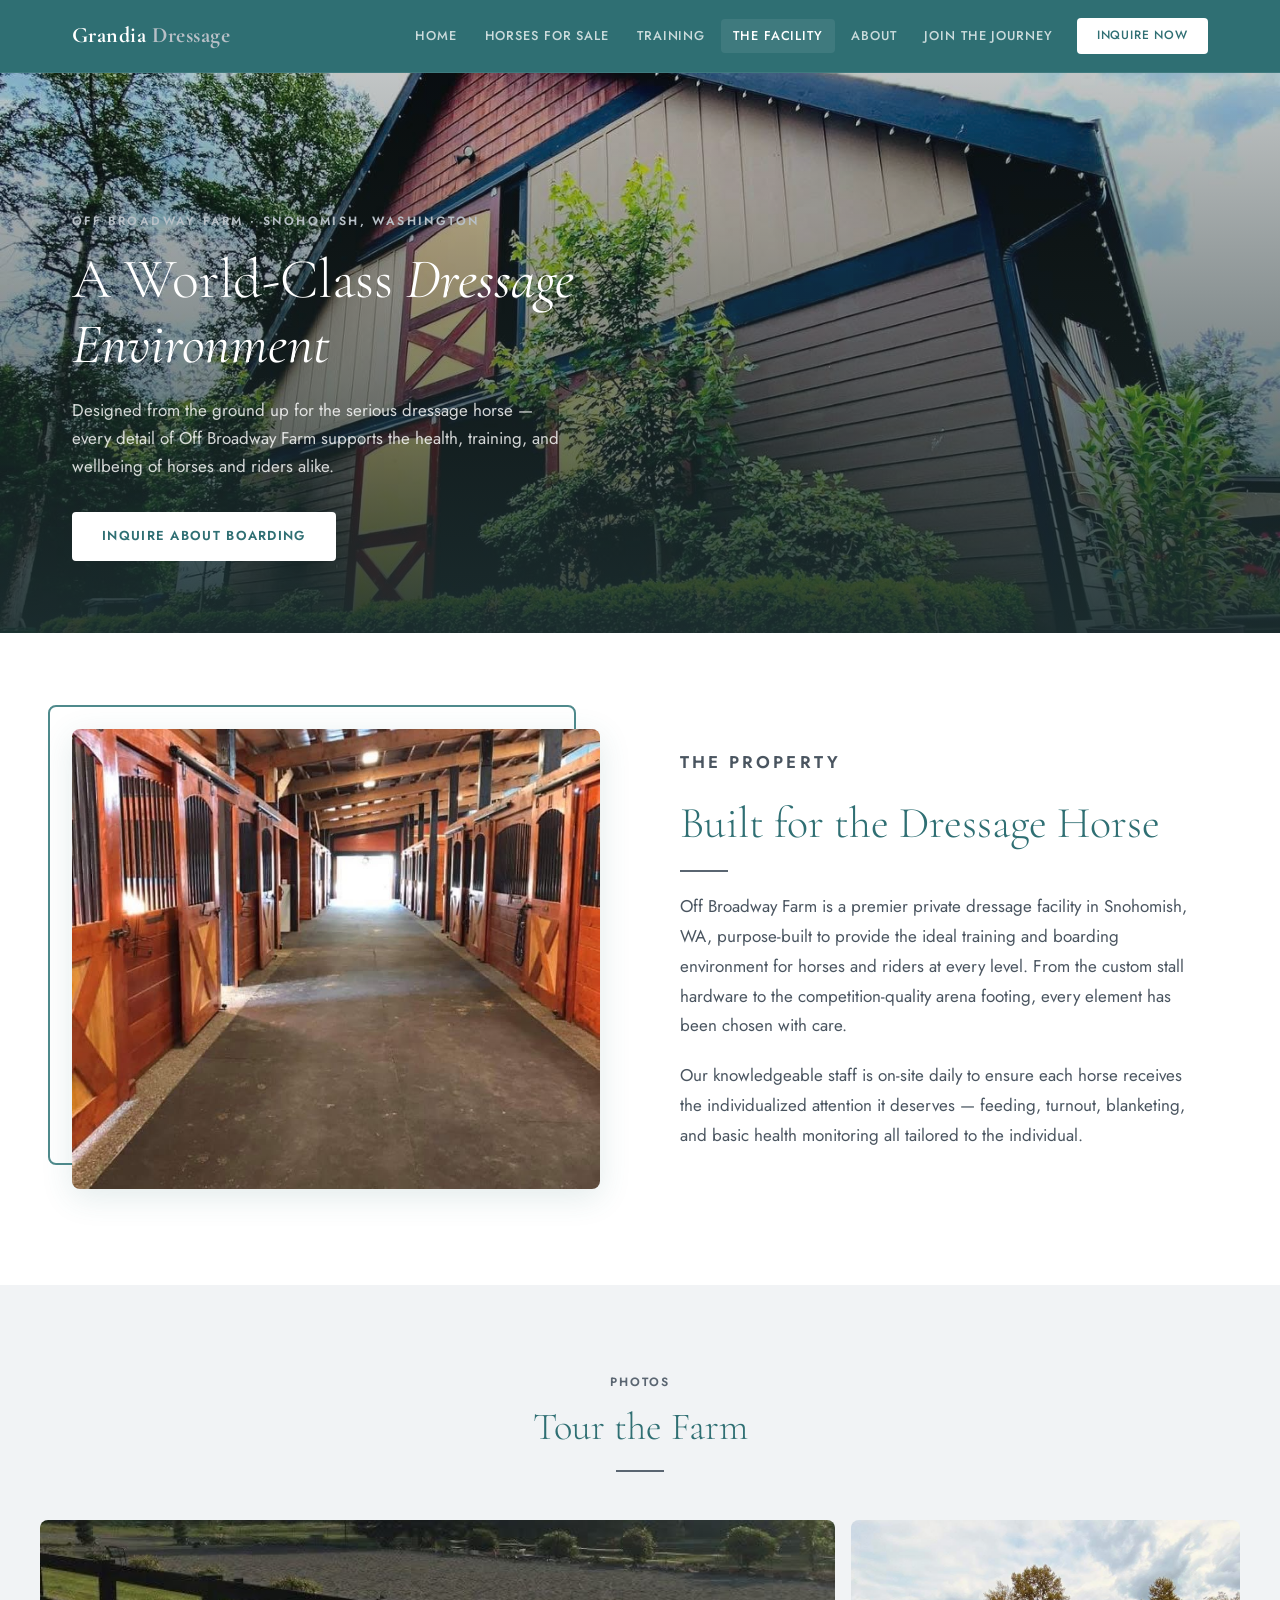
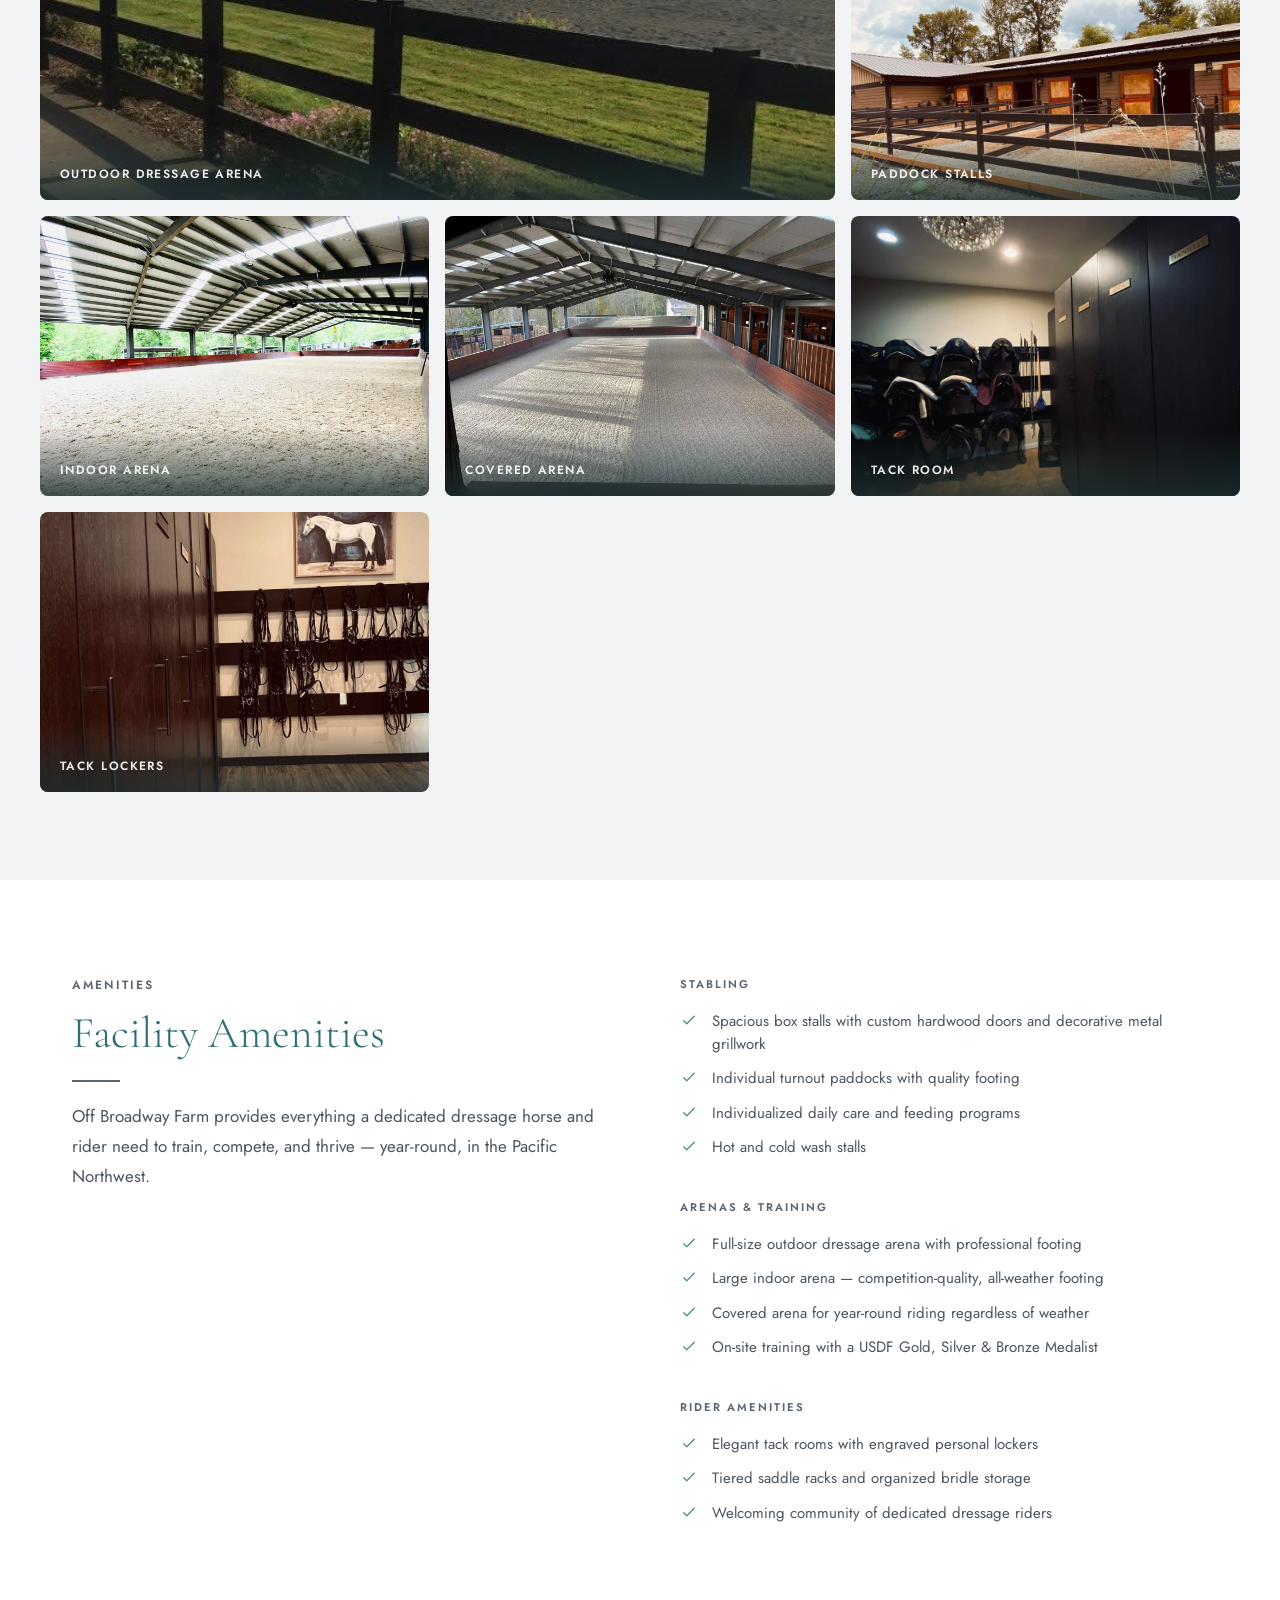
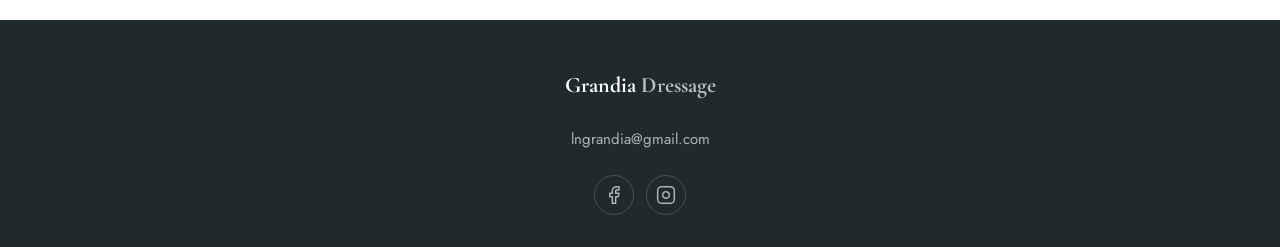
==== commit 8a0d7b9b: "Switch palette from green/gold to teal/grey Co-Authored-By: Claude Opus 4.7 <noreply@anthropic.com>" ====
--- a/facility.html
+++ b/facility.html
@@ -51,7 +51,7 @@
       left: -1.5rem;
       right: 1.5rem;
       bottom: 1.5rem;
-      border: 2px solid var(--gold);
+      border: 2px solid var(--green-mid);
       border-radius: var(--radius-md);
       z-index: 0;
     }
@@ -118,7 +118,7 @@
       left: 0;
       right: 0;
       padding: 2rem 1.25rem 1rem;
-      background: linear-gradient(to top, rgba(24,40,28,0.8) 0%, transparent 100%);
+      background: linear-gradient(to top, rgba(28,46,48,0.8) 0%, transparent 100%);
       font-family: var(--font-body);
       font-size: 0.75rem;
       font-weight: 600;
@@ -160,7 +160,7 @@
       font-weight: 600;
       letter-spacing: 0.18em;
       text-transform: uppercase;
-      color: var(--gold);
+      color: var(--accent-ink);
       margin-bottom: 1rem;
     }
     .amenity-list {
@@ -190,6 +190,7 @@
     /* ─── Responsive ─────────────────────────────────────────── */
     @media (max-width: 768px) {
       .hero { min-height: 480px; }
+
       .facility-intro .container { grid-template-columns: 1fr; gap: 3rem; }
       .intro-image-wrap img { height: 320px; }
       .gallery-grid { grid-template-columns: 1fr; }
--- a/styles.css
+++ b/styles.css
@@ -1,17 +1,21 @@
 /* ─── Design Tokens ─────────────────────────────────────── */
+/* Teal & Grey palette — primary teal #2F6F73 grounds the brand;
+   softer teal #4F8A8C carries hover/links; cool greys provide
+   structure and a pewter accent replaces the warm gold. */
 :root {
-  --green-deep:   #243B2E;
-  --green-mid:    #3A5A43;
-  --green-light:  #5A8068;
-  --gold:         #C4A45A;
-  --gold-light:   #DFC48A;
-  --cream:        #F5F0E8;
-  --cream-dark:   #EAE3D5;
+  --green-deep:   #2F6F73;
+  --green-mid:    #4F8A8C;
+  --green-light:  #7AA8AB;
+  --gold:         #B8C0C7;       /* light pewter — accents on dark teal backgrounds */
+  --gold-light:   #D8DDE2;
+  --accent-ink:   #5A6571;       /* dark slate — accents on white/cream backgrounds */
+  --cream:        #F1F3F5;
+  --cream-dark:   #E5E7EB;
   --white:        #FFFFFF;
-  --charcoal:     #1E1E1E;
-  --text-mid:     #3D3D3D;
-  --text-muted:   #6B6B6B;
-  --border:       rgba(36,59,46,0.15);
+  --charcoal:     #2B2D2F;
+  --text-mid:     #4A5560;
+  --text-muted:   #6B7280;
+  --border:       rgba(47,111,115,0.15);
 
   --font-display: 'Cormorant Garamond', Georgia, serif;
   --font-body:    'Jost', system-ui, sans-serif;
@@ -20,8 +24,8 @@
   --radius-md:  8px;
   --radius-lg:  16px;
 
-  --shadow-card: 0 2px 12px rgba(36,59,46,0.08);
-  --shadow-lift: 0 8px 32px rgba(36,59,46,0.14);
+  --shadow-card: 0 2px 12px rgba(47,111,115,0.08);
+  --shadow-lift: 0 8px 32px rgba(47,111,115,0.14);
 }
 
 /* ─── Reset ─────────────────────────────────────────────── */
@@ -60,9 +64,12 @@
   font-weight: 600;
   letter-spacing: 0.18em;
   text-transform: uppercase;
-  color: var(--gold);
+  color: var(--accent-ink);
   margin-bottom: 0.75rem;
 }
+.hero .section-label,
+.horses .section-label,
+footer .section-label { color: var(--gold); }
 .btn {
   display: inline-flex;
   align-items: center;
@@ -87,7 +94,7 @@
   background: var(--green-mid);
   border-color: var(--green-mid);
   transform: translateY(-2px);
-  box-shadow: 0 6px 20px rgba(36,59,46,0.25);
+  box-shadow: 0 6px 20px rgba(47,111,115,0.25);
 }
 .btn-outline {
   background: transparent;
@@ -110,22 +117,24 @@
   transform: translateY(-2px);
 }
 .btn-gold {
-  background: var(--gold);
+  background: var(--white);
   color: var(--green-deep);
-  border-color: var(--gold);
+  border-color: var(--white);
 }
 .btn-gold:hover {
-  background: var(--gold-light);
-  border-color: var(--gold-light);
+  background: var(--cream-dark);
+  border-color: var(--cream-dark);
   transform: translateY(-2px);
-  box-shadow: 0 6px 20px rgba(196,164,90,0.35);
+  box-shadow: 0 8px 24px rgba(0,0,0,0.25);
 }
 .divider {
   width: 48px;
   height: 2px;
-  background: var(--gold);
+  background: var(--accent-ink);
   margin: 1.25rem 0;
 }
+.hero .divider,
+.horses .divider { background: var(--gold); }
 .divider-center {
   margin: 1.25rem auto;
 }
@@ -174,12 +183,12 @@
 .nav-links .nav-cta {
   margin-left: 0.5rem;
   padding: 0.5rem 1.25rem;
-  background: var(--gold);
+  background: var(--white);
   color: var(--green-deep);
   border-radius: var(--radius-sm);
   font-size: 0.75rem;
 }
-.nav-links .nav-cta:hover { background: var(--gold-light); }
+.nav-links .nav-cta:hover { background: var(--cream-dark); }
 .hamburger {
   display: none;
   flex-direction: column;
@@ -238,9 +247,9 @@
   inset: 0;
   background: linear-gradient(
     to top,
-    rgba(24,40,28,0.92) 0%,
-    rgba(24,40,28,0.55) 45%,
-    rgba(24,40,28,0.2) 100%
+    rgba(28,46,48,0.92) 0%,
+    rgba(28,46,48,0.55) 45%,
+    rgba(28,46,48,0.2) 100%
   );
 }
 .hero-content {
@@ -280,7 +289,7 @@
 
 /* ─── Footer ─────────────────────────────────────────────── */
 footer {
-  background: #111F17;
+  background: #1E2A2C;
   padding: 3rem 2rem 2rem;
   color: rgba(255,255,255,0.6);
 }
@@ -330,7 +339,7 @@
 .footer-social-link:hover {
   border-color: var(--gold);
   color: var(--gold);
-  background: rgba(196,164,90,0.08);
+  background: rgba(184,192,199,0.12);
 }
 .footer-copy {
   font-size: 0.8125rem;
@@ -351,8 +360,10 @@
 }
 
 /* ─── Responsive ─────────────────────────────────────────── */
-@media (max-width: 768px) {
+@media (max-width: 1024px) {
   .nav-links { display: none; }
   .hamburger { display: flex; }
+}
+@media (max-width: 768px) {
   .hero { min-height: 520px; }
 }
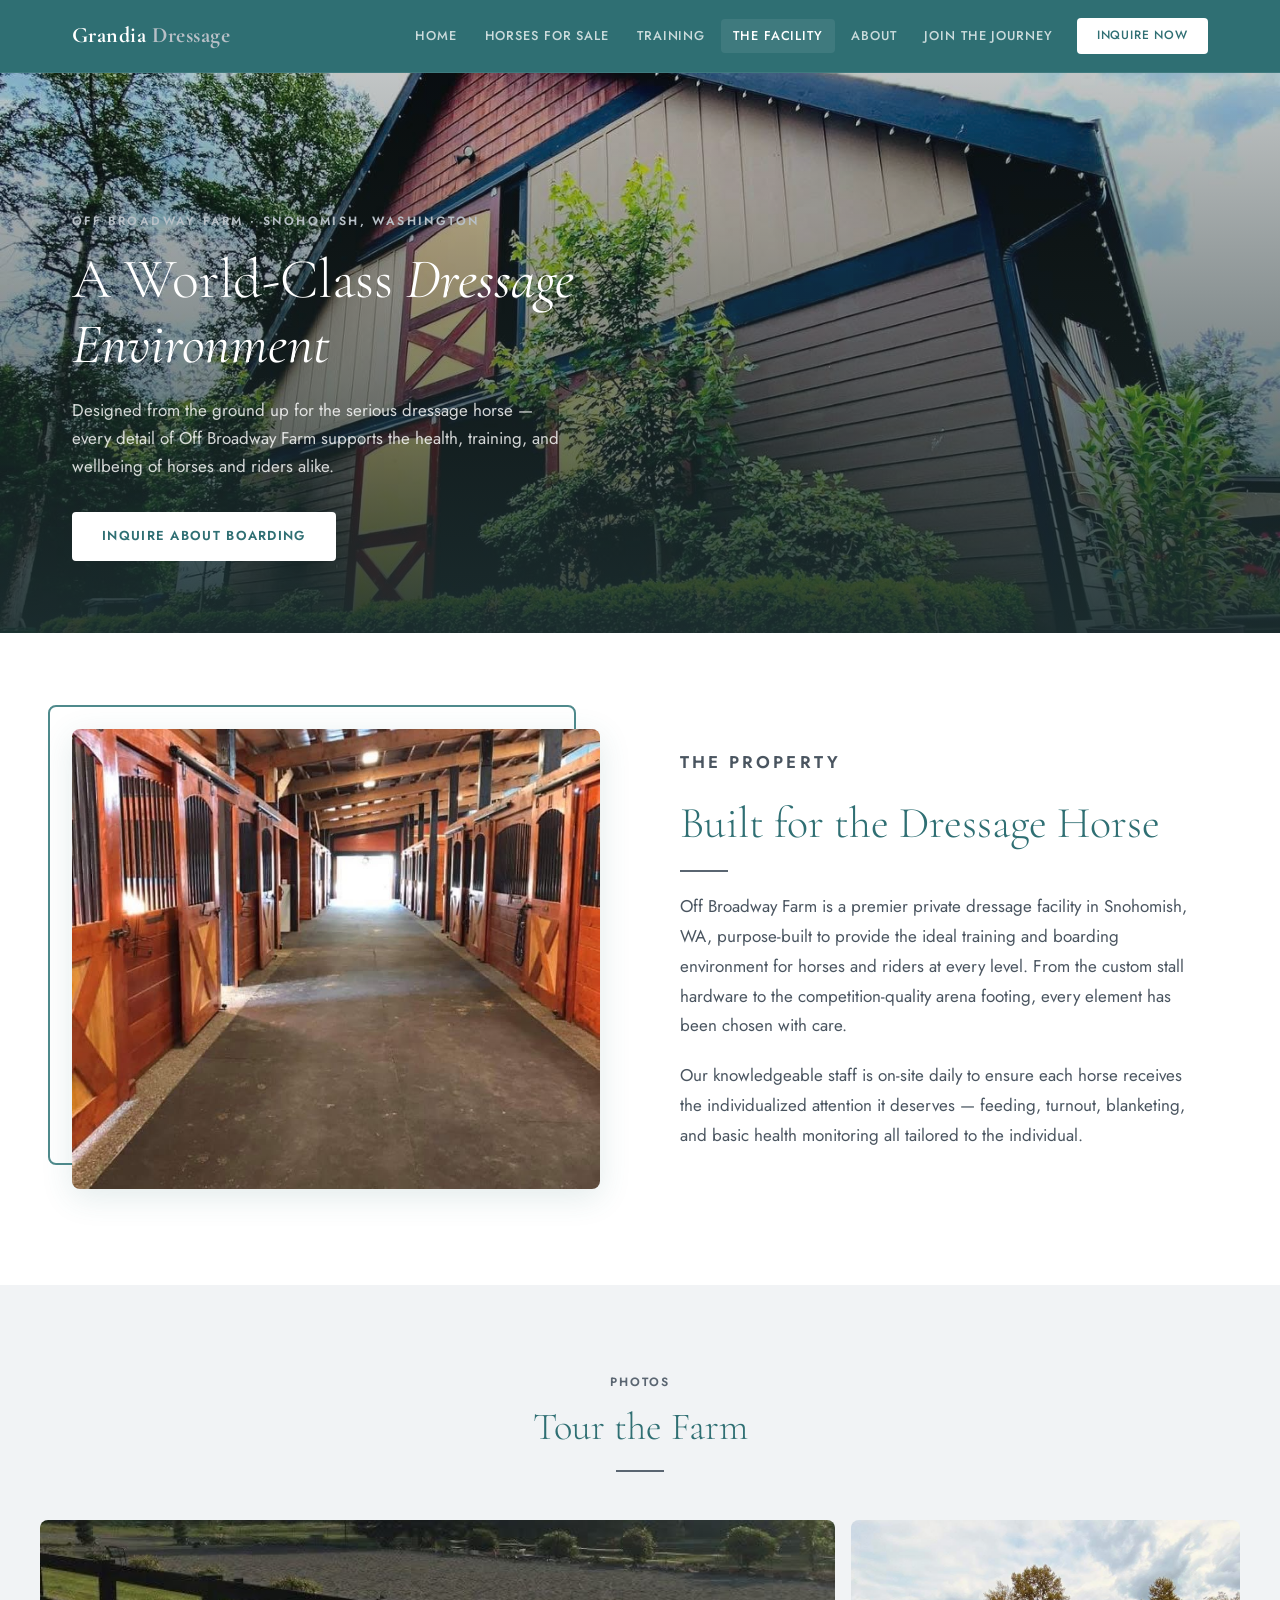
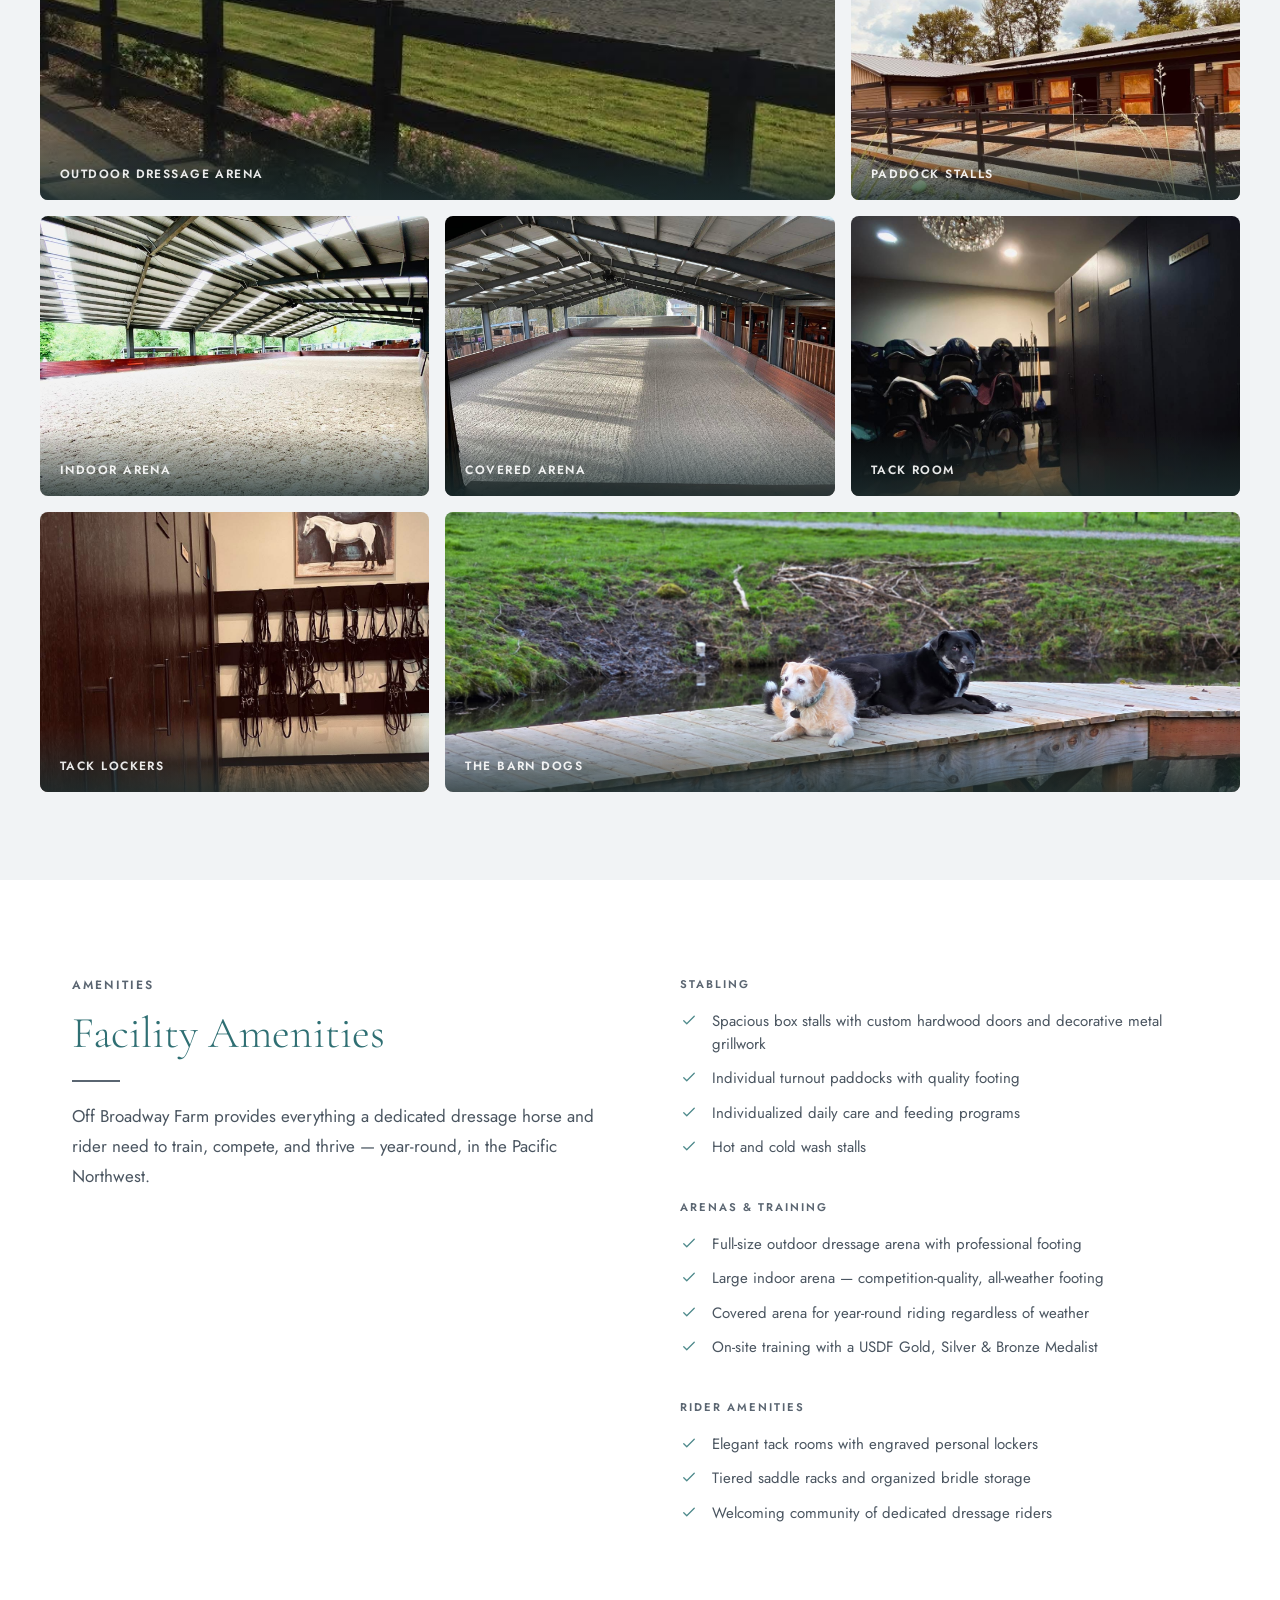
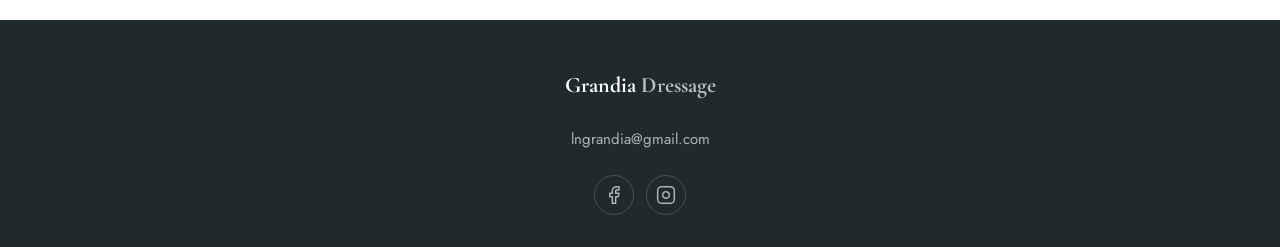
==== commit a7376707: "Add barn dogs photo to facility gallery, swap in new images Add very_good_dogs.JPG as a wide gallery" ====
--- a/facility.html
+++ b/facility.html
@@ -329,6 +329,14 @@
       <span class="gallery-item-label">Tack Lockers</span>
     </div>
 
+    <div class="gallery-item wide" data-reveal>
+      <img
+        src="images/very_good_dogs.JPG"
+        alt="Two farm dogs lounging on the wooden footbridge over the creek at Off Broadway Farm"
+      />
+      <span class="gallery-item-label">The Barn Dogs</span>
+    </div>
+
   </div>
 </section>
 
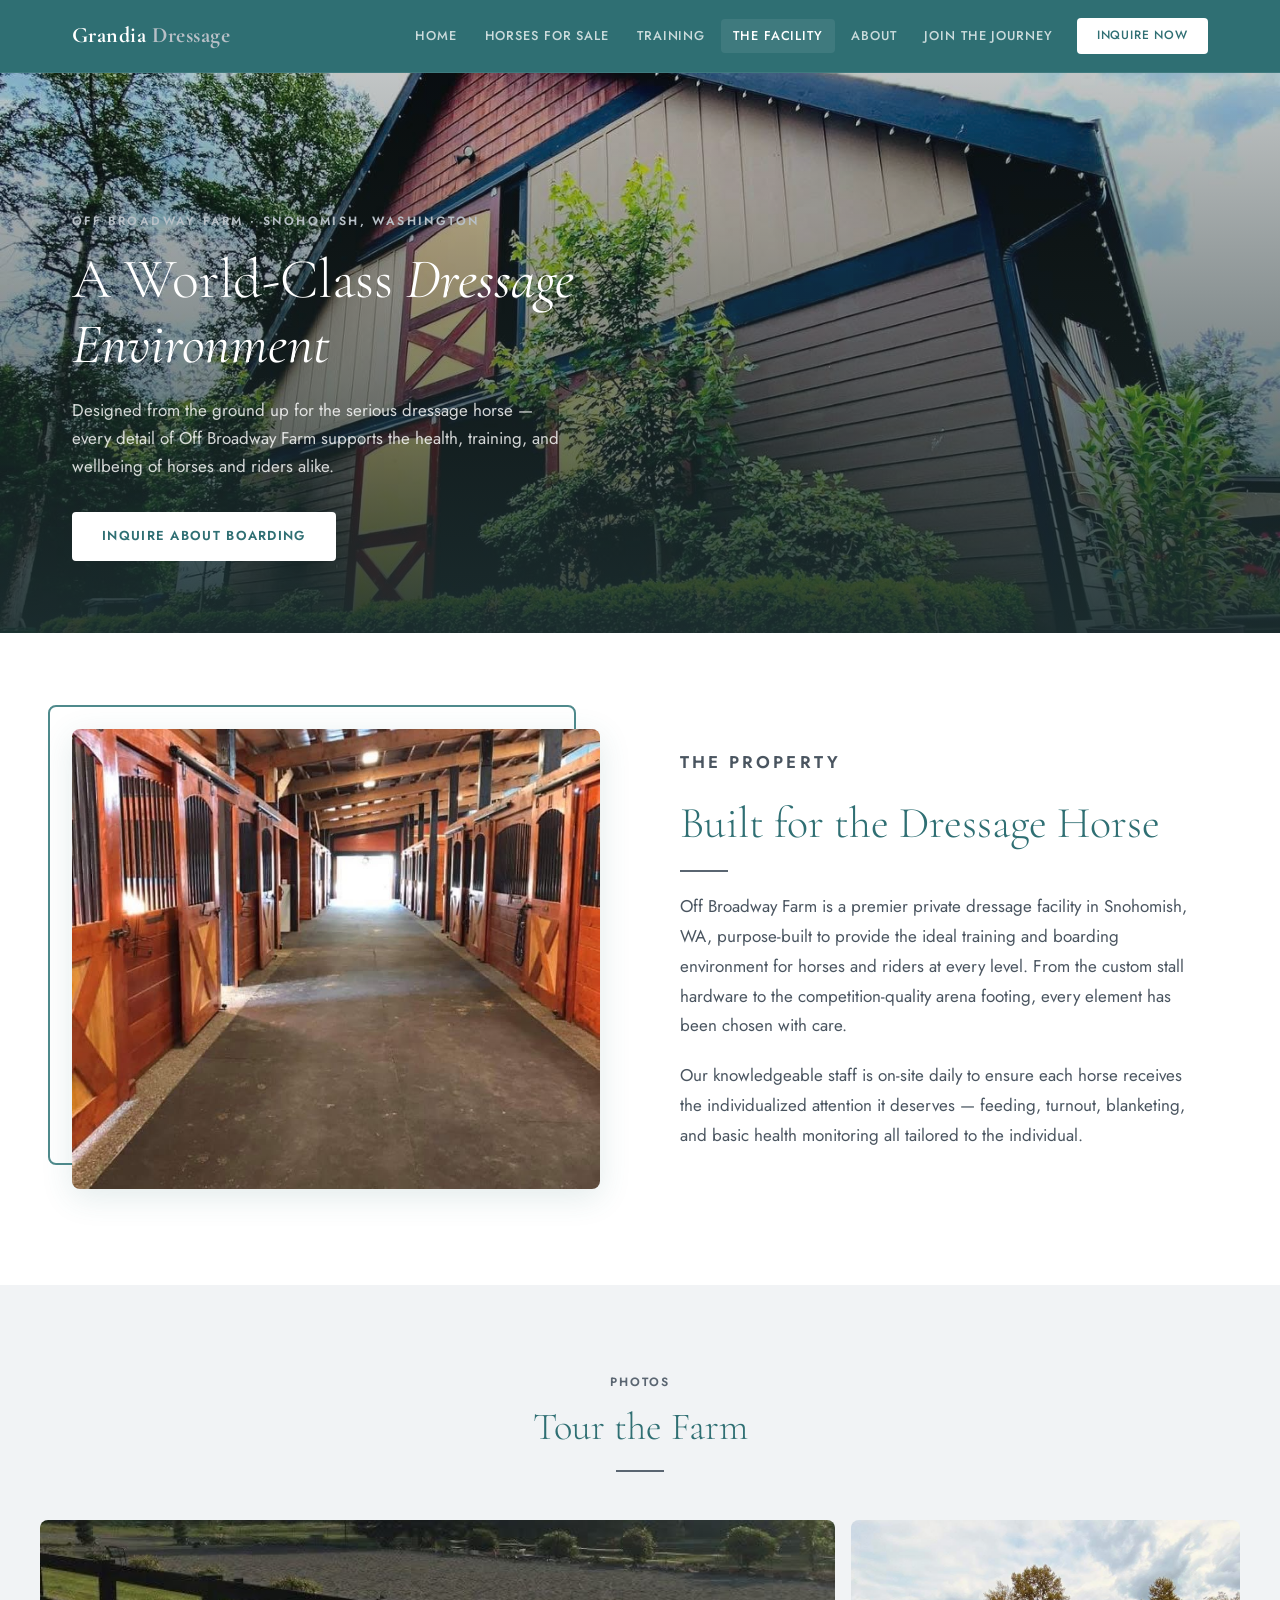
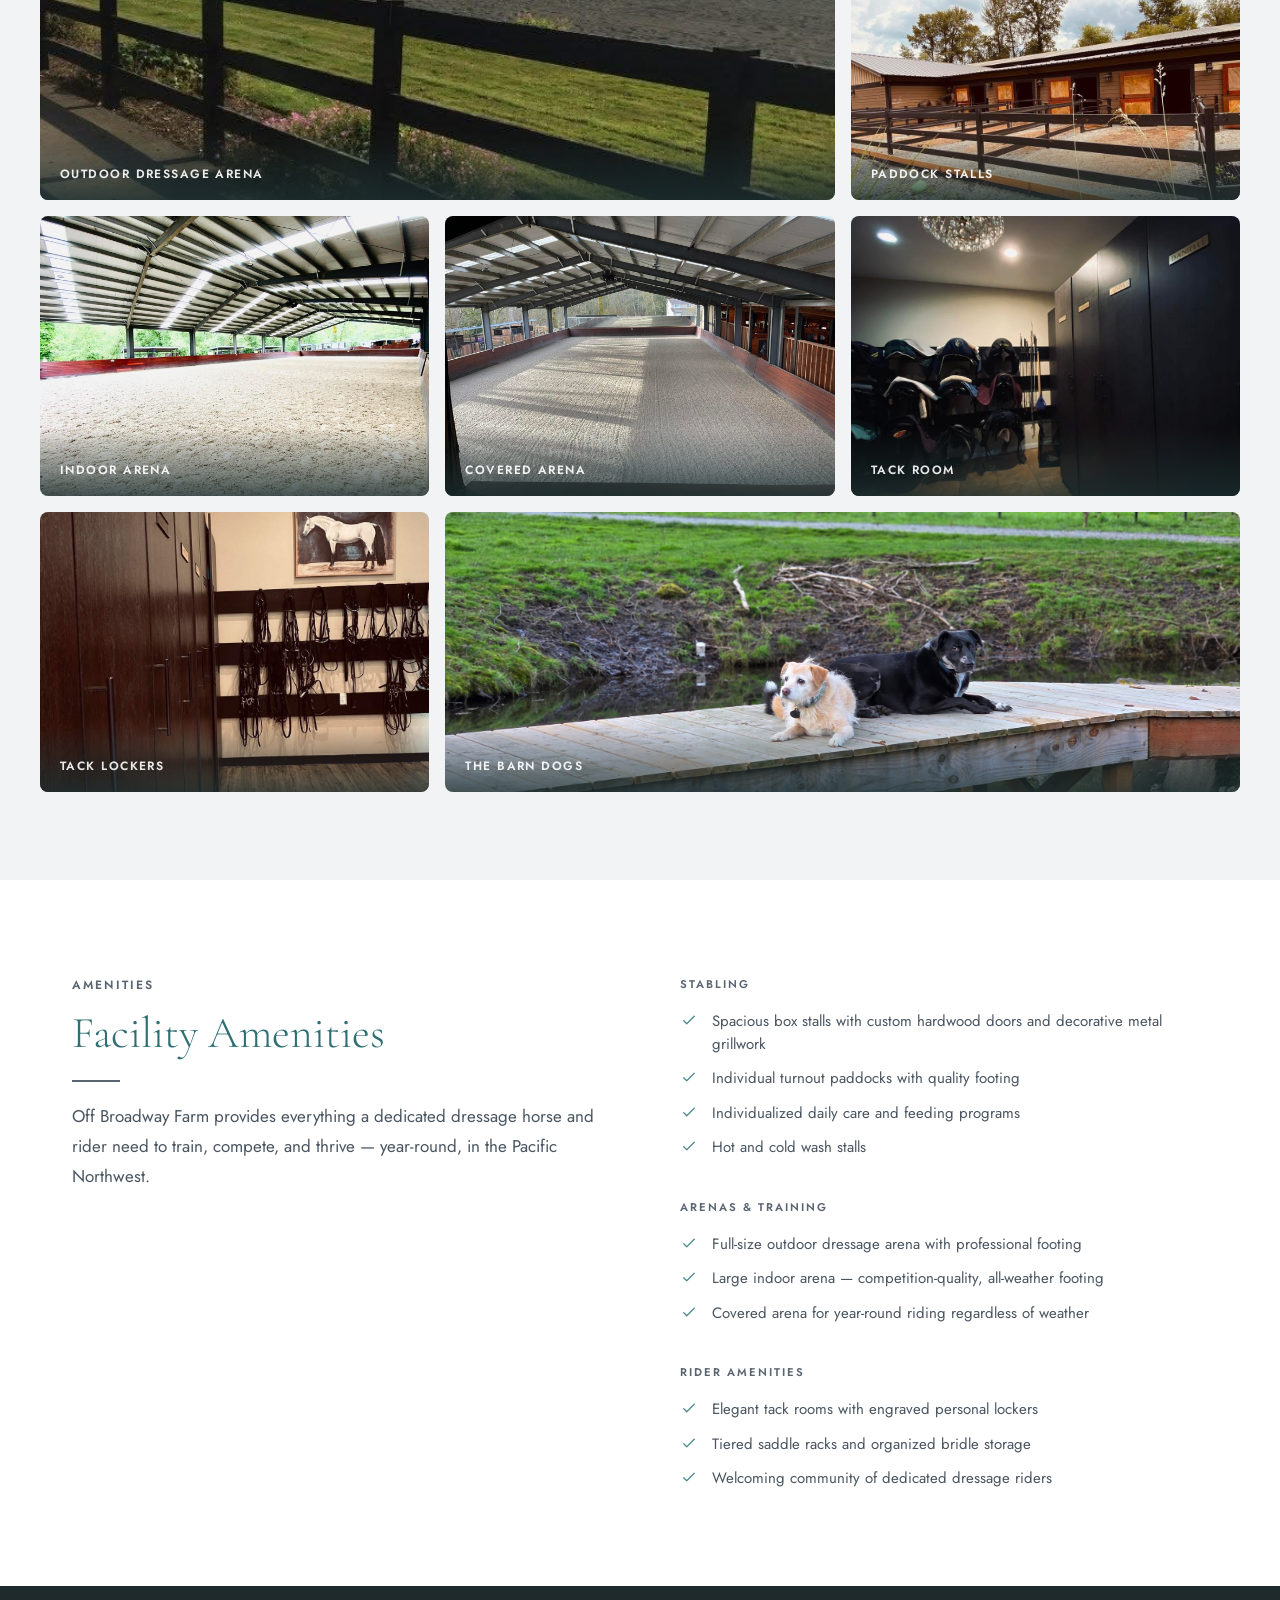
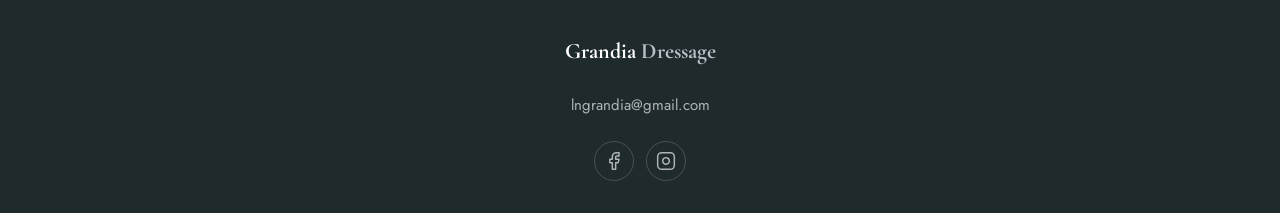
==== commit 43c85f30: "Remove repetitive medalist line from Facility amenities Co-Authored-By: Claude Opus 5.5 <noreply@ant" ====
--- a/facility.html
+++ b/facility.html
@@ -390,10 +390,6 @@
             <svg class="amenity-icon" fill="none" viewBox="0 0 24 24" stroke="currentColor" stroke-width="1.75"><path stroke-linecap="round" stroke-linejoin="round" d="M5 13l4 4L19 7"/></svg>
             Covered arena for year-round riding regardless of weather
           </li>
-          <li>
-            <svg class="amenity-icon" fill="none" viewBox="0 0 24 24" stroke="currentColor" stroke-width="1.75"><path stroke-linecap="round" stroke-linejoin="round" d="M5 13l4 4L19 7"/></svg>
-            On-site training with a USDF Gold, Silver &amp; Bronze Medalist
-          </li>
         </ul>
       </div>
 
